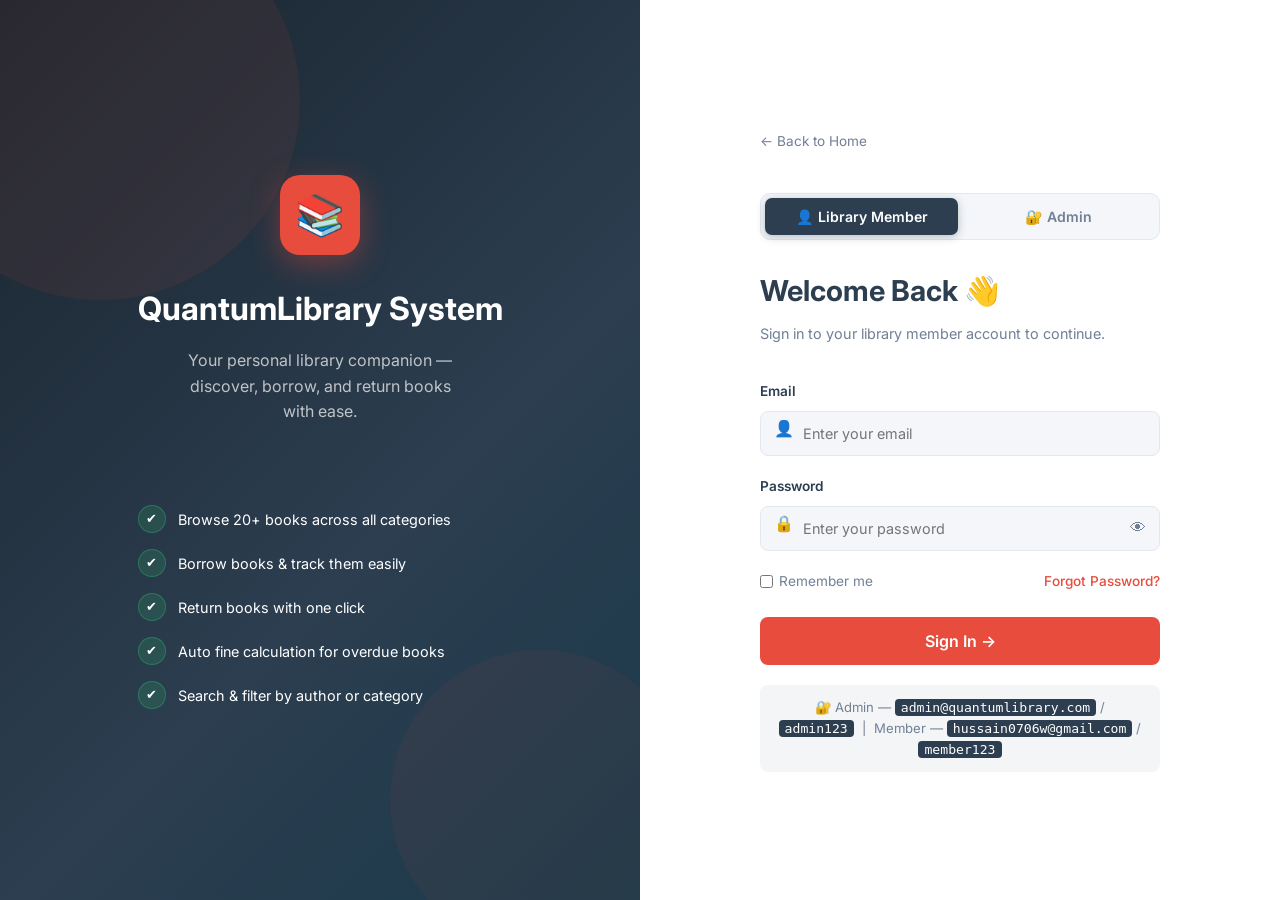
==== dashboard.html @ edaaaf38 "initial commit for library system" ====
<!DOCTYPE html>
<html lang="en">
 
<head>
  <meta charset="UTF-8" />
  <meta name="viewport" content="width=device-width, initial-scale=1.0" />
  <title>My Library – QuantumLibrary</title>
  <link rel="stylesheet" href="styles.css" />
  <link rel="icon"
    href="data:image/svg+xml,<svg xmlns='http://www.w3.org/2000/svg' viewBox='0 0 100 100'><text y='.9em' font-size='90'>📚</text></svg>" />
  <style>
    .welcome-banner {
      background: linear-gradient(135deg, var(--primary), var(--primary-light));
      border-radius: var(--radius);
      padding: 24px 28px;
      color: var(--white);
      margin-bottom: 24px;
      display: flex;
      align-items: center;
      justify-content: space-between;
      flex-wrap: wrap;
      gap: 16px;
      position: relative;
      overflow: hidden;
    }
 
    .welcome-banner::after {
      content: '';
      position: absolute;
      top: -50%;
      left: -60%;
      width: 40%;
      height: 200%;
      background: linear-gradient(105deg, transparent, rgba(255, 255, 255, .08), transparent);
      animation: bannerShine 4s ease-in-out infinite;
    }
 
    @keyframes bannerShine {
 
      0%,
      100% {
        left: -60%
      }
 
      50% {
        left: 120%
      }
    }
 
    .welcome-banner h2 {
      font-size: 1.4rem;
      font-weight: 700;
    }
 
    .welcome-banner p {
      opacity: .75;
      font-size: .9rem;
      margin-top: 4px;
    }
 
    .wb-right {
      text-align: right;
    }
 
    .wb-date {
      font-size: .85rem;
      opacity: .7;
    }
 
    .wb-time {
      font-size: 1.8rem;
      font-weight: 700;
      letter-spacing: .04em;
    }
 
    .stat-progress {
      height: 4px;
      background: var(--border);
      border-radius: 2px;
      margin-top: 10px;
      overflow: hidden;
    }
 
    .stat-progress-fill {
      height: 100%;
      border-radius: 2px;
      transition: width 1s ease .3s;
    }
 
    .section-hdr {
      display: flex;
      align-items: center;
      justify-content: space-between;
      margin-bottom: 20px;
      flex-wrap: wrap;
      gap: 12px;
    }
 
    .section-hdr h3 {
      font-size: 1.1rem;
      font-weight: 700;
      color: var(--primary);
    }
 
    .filter-tabs {
      display: flex;
      gap: 6px;
      flex-wrap: wrap;
    }
 
    .filter-tab {
      padding: 6px 14px;
      border-radius: 50px;
      font-size: .8rem;
      font-weight: 600;
      border: 1.5px solid var(--border);
      background: none;
      cursor: pointer;
      color: var(--text-muted);
      transition: var(--transition);
    }
 
    .filter-tab.active,
    .filter-tab:hover {
      background: var(--primary);
      color: var(--white);
      border-color: var(--primary);
    }
 
    /* ── Book ID badge — bottom-right of cover image ── */
    .book-id-badge {
      position: absolute;
      bottom: 8px;
      right: 8px;
      z-index: 2;
      background: rgba(44, 62, 80, .78);
      color: #fff;
      font-size: .66rem;
      font-weight: 700;
      padding: 3px 8px;
      border-radius: 4px;
      backdrop-filter: blur(4px);
      letter-spacing: .04em;
    }
 
    /* ── Book Quantity badge ── */
    .book-qty-badge {
      display: inline-flex;
      align-items: center;
      gap: 4px;
      font-size: .72rem;
      font-weight: 600;
      color: var(--text-muted);
      background: var(--bg);
      border: 1px solid var(--border);
      border-radius: 4px;
      padding: 2px 8px;
      margin-top: 6px;
    }
    .book-qty-badge.low { color: #e67e22; border-color: rgba(230,126,34,.3); background: rgba(230,126,34,.07); }
    .book-qty-badge.none{ color: #e74c3c; border-color: rgba(231,76,60,.3);  background: rgba(231,76,60,.07);  }
 
    /* ── Professional accent line on book card ── */
    .book-card {
      border-top: 3px solid transparent;
      transition: border-color .2s ease, transform .2s ease, box-shadow .2s ease;
    }
    .book-card:hover {
      border-top-color: var(--primary);
      box-shadow: 0 8px 24px rgba(44, 62, 80, .12);
      transform: translateY(-3px);
    }
 
    .book-action-btn {
      width: 100%;
      padding: 8px;
      border-radius: var(--radius-sm);
      font-size: .8rem;
      font-weight: 600;
      border: none;
      cursor: pointer;
      transition: var(--transition);
      margin-top: 8px;
      display: flex;
      align-items: center;
      justify-content: center;
      gap: 6px;
    }
 
    .book-action-btn.borrow {
      background: rgba(39, 174, 96, .1);
      color: #27ae60;
      border: 1.5px solid rgba(39, 174, 96, .3);
    }
 
    .book-action-btn.borrow:hover {
      background: #27ae60;
      color: #fff;
    }
 
    .book-action-btn.return {
      background: rgba(52, 152, 219, .1);
      color: #2980b9;
      border: 1.5px solid rgba(52, 152, 219, .3);
    }
 
    .book-action-btn.return:hover {
      background: #2980b9;
      color: #fff;
    }
 
    .book-action-btn.unavailable {
      background: var(--bg);
      color: var(--text-muted);
      border: 1.5px solid var(--border);
      cursor: not-allowed;
      opacity: .7;
    }
 
    .tbl-btn {
      padding: 5px 14px;
      border-radius: 6px;
      border: 1.5px solid var(--border);
      background: none;
      font-size: .78rem;
      cursor: pointer;
      transition: var(--transition);
      font-weight: 600;
    }
 
    .tbl-btn.return-btn {
      color: #2980b9;
      border-color: rgba(52, 152, 219, .4);
    }
 
    .tbl-btn.return-btn:hover {
      background: #2980b9;
      color: #fff;
      border-color: #2980b9;
    }
 
    .due-ok {
      color: #27ae60;
      font-weight: 600;
    }
 
    .due-warn {
      color: #f39c12;
      font-weight: 600;
    }
 
    .due-overdue {
      color: var(--accent);
      font-weight: 600;
    }
 
    .empty-state {
      text-align: center;
      padding: 60px 20px;
      grid-column: 1/-1;
    }
 
    .empty-state .es-icon {
      font-size: 4rem;
      margin-bottom: 16px;
    }
 
    .empty-state h3 {
      font-size: 1.1rem;
      font-weight: 700;
      color: var(--primary);
      margin-bottom: 8px;
    }
 
    .empty-state p {
      font-size: .875rem;
      color: var(--text-muted);
      margin-bottom: 20px;
    }
 
    .history-action-badge {
      display: inline-flex;
      align-items: center;
      gap: 5px;
      padding: 4px 10px;
      border-radius: 50px;
      font-size: .75rem;
      font-weight: 600;
    }
 
    .history-action-badge.borrow {
      background: rgba(39, 174, 96, .1);
      color: #27ae60;
    }
 
    .history-action-badge.return {
      background: rgba(52, 152, 219, .1);
      color: #2980b9;
    }
 
    .info-box {
      background: rgba(52, 152, 219, .08);
      border: 1px solid rgba(52, 152, 219, .2);
      border-radius: var(--radius-sm);
      padding: 14px 18px;
      font-size: .875rem;
      color: #2980b9;
      margin-bottom: 20px;
    }
 
    .settings-grid {
      display: grid;
      grid-template-columns: 1fr 2fr;
      gap: 24px;
    }
 
    .settings-menu {
      background: var(--white);
      border-radius: var(--radius);
      border: 1px solid var(--border);
      overflow: hidden;
    }
 
    .settings-menu-item {
      display: flex;
      align-items: center;
      gap: 12px;
      padding: 14px 20px;
      cursor: pointer;
      border-bottom: 1px solid var(--border);
      font-size: .9rem;
      transition: var(--transition);
    }
 
    .settings-menu-item:last-child {
      border-bottom: none;
    }
 
    .settings-menu-item.active {
      background: rgba(231, 76, 60, .06);
      color: var(--accent);
      font-weight: 600;
      border-left: 3px solid var(--accent);
    }
 
    .settings-panel-content {
      background: var(--white);
      border-radius: var(--radius);
      border: 1px solid var(--border);
      padding: 28px;
    }
 
    .settings-panel-content h3 {
      font-size: 1.1rem;
      font-weight: 700;
      color: var(--primary);
      margin-bottom: 24px;
    }
 
    .setting-row {
      display: flex;
      align-items: center;
      justify-content: space-between;
      padding: 16px 0;
      border-bottom: 1px solid var(--border);
    }
 
    .setting-row:last-child {
      border-bottom: none;
    }
 
    .setting-info strong {
      display: block;
      font-size: .9rem;
      color: var(--primary);
    }
 
    .setting-info span {
      font-size: .8rem;
      color: var(--text-muted);
    }
 
    .toggle-switch {
      position: relative;
      width: 44px;
      height: 24px;
    }
 
    .toggle-switch input {
      opacity: 0;
      width: 0;
      height: 0;
    }
 
    .toggle-track {
      position: absolute;
      inset: 0;
      background: var(--border);
      border-radius: 50px;
      cursor: pointer;
      transition: var(--transition);
    }
 
    .toggle-track::after {
      content: '';
      position: absolute;
      top: 3px;
      left: 3px;
      width: 18px;
      height: 18px;
      background: var(--white);
      border-radius: 50%;
      transition: var(--transition);
    }
 
    .toggle-switch input:checked+.toggle-track {
      background: #27ae60;
    }
 
    .toggle-switch input:checked+.toggle-track::after {
      transform: translateX(20px);
    }
 
    .logout-icon {
      font-size: 3rem;
      text-align: center;
      margin-bottom: 12px;
    }
 
    /* ── Clickable Stat Cards — clean professional hover only ── */
    .stat-card {
      cursor: pointer;
      user-select: none;
      transition: transform .2s ease, box-shadow .2s ease;
    }
    .stat-card:hover {
      transform: translateY(-4px);
      box-shadow: 0 10px 30px rgba(44, 62, 80, .13);
    }
 
    /* ── Settings Panel Transitions ── */
    .settings-tab-panel {
      display: none;
      animation: fadeInPanel .3s ease;
    }
    .settings-tab-panel.active {
      display: block;
    }
    @keyframes fadeInPanel {
      from { opacity: 0; transform: translateY(10px); }
      to   { opacity: 1; transform: none; }
    }
    .settings-menu-item {
      transition: background .18s ease, color .18s ease, border-left-color .18s ease;
    }
 
    .scroll-progress {
      position: absolute;
      bottom: 0;
      left: 0;
      height: 2px;
      background: var(--primary);
      transition: width .1s linear;
      width: 0;
    }
 
    .sidebar-overlay {
      display: none;
      position: fixed;
      inset: 0;
      background: rgba(0, 0, 0, .5);
      z-index: 199;
    }
 
    .modal-overlay {
      position: fixed;
      inset: 0;
      background: rgba(0, 0, 0, .5);
      z-index: 1000;
      display: flex;
      align-items: center;
      justify-content: center;
      padding: 20px;
      opacity: 0;
      pointer-events: none;
      transition: opacity var(--transition);
    }
 
    .modal-overlay.open {
      opacity: 1;
      pointer-events: all;
    }
 
    .modal {
      background: var(--white);
      border-radius: var(--radius);
      width: 100%;
      max-width: 500px;
      box-shadow: var(--shadow-lg);
      transform: translateY(20px) scale(.96);
      transition: transform var(--transition);
    }
 
    .modal-overlay.open .modal {
      transform: translateY(0) scale(1);
    }
 
    .modal-header {
      padding: 24px 28px;
      border-bottom: 1px solid var(--border);
      display: flex;
      align-items: center;
      justify-content: space-between;
    }
 
    .modal-header h3 {
      font-size: 1.1rem;
      font-weight: 700;
      color: var(--primary);
    }
 
    .modal-close {
      width: 32px;
      height: 32px;
      background: var(--bg);
      border: none;
      border-radius: var(--radius-sm);
      cursor: pointer;
      font-size: 1.1rem;
      display: flex;
      align-items: center;
      justify-content: center;
      transition: var(--transition);
    }
 
    .modal-close:hover {
      background: var(--accent);
      color: var(--white);
    }
 
    .modal-body {
      padding: 28px;
    }
 
    .modal-footer {
      padding: 20px 28px;
      border-top: 1px solid var(--border);
      display: flex;
      gap: 12px;
      justify-content: flex-end;
    }
 
    .book-detail-overlay {
      position: fixed;
      inset: 0;
      background: rgba(0, 0, 0, .5);
      z-index: 500;
      opacity: 0;
      pointer-events: none;
      transition: opacity var(--transition);
    }
 
    .book-detail-overlay.open {
      opacity: 1;
      pointer-events: all;
    }
 
    .book-detail-panel {
      position: fixed;
      top: 0;
      right: -460px;
      width: 460px;
      height: 100vh;
      background: var(--white);
      z-index: 600;
      box-shadow: var(--shadow-lg);
      overflow-y: auto;
      transition: right .35s ease;
    }
 
    .book-detail-overlay.open .book-detail-panel {
      right: 0;
    }
 
    .bdp-cover {
      height: 240px;
      background: var(--primary);
      position: relative;
      overflow: hidden;
    }
 
    .bdp-cover img {
      width: 100%;
      height: 100%;
      object-fit: cover;
      opacity: .7;
    }
 
    .bdp-cover-gradient {
      position: absolute;
      inset: 0;
      background: linear-gradient(to top, rgba(44, 62, 80, 1) 0%, transparent 50%);
    }
 
    .bdp-close {
      position: absolute;
      top: 16px;
      right: 16px;
      width: 36px;
      height: 36px;
      background: rgba(255, 255, 255, .15);
      border: none;
      border-radius: 50%;
      cursor: pointer;
      font-size: 1.1rem;
      color: var(--white);
      backdrop-filter: blur(4px);
      display: flex;
      align-items: center;
      justify-content: center;
      transition: var(--transition);
    }
 
    .bdp-close:hover {
      background: var(--accent);
    }
 
    .bdp-title-area {
      position: absolute;
      bottom: 20px;
      left: 24px;
      right: 24px;
      color: var(--white);
    }
 
    .bdp-title-area h3 {
      font-size: 1.4rem;
      font-weight: 700;
      margin-bottom: 6px;
    }
 
    .bdp-title-area span {
      font-size: .85rem;
      opacity: .75;
    }
 
    .bdp-body {
      padding: 24px;
    }
 
    .bdp-rating {
      display: flex;
      gap: 3px;
      margin-bottom: 8px;
    }
 
    .bdp-rating span {
      font-size: 1rem;
    }
 
    .bdp-meta {
      display: grid;
      grid-template-columns: 1fr 1fr;
      gap: 16px;
      margin-bottom: 24px;
    }
 
    .bdp-meta-item label {
      font-size: .72rem;
      font-weight: 600;
      color: var(--text-muted);
      text-transform: uppercase;
      display: block;
      margin-bottom: 4px;
    }
 
    .bdp-meta-item span {
      font-size: .9rem;
      color: var(--primary);
      font-weight: 500;
    }
 
    .bdp-desc {
      font-size: .875rem;
      color: var(--text-muted);
      line-height: 1.7;
      margin-bottom: 24px;
    }
 
    .bdp-actions {
      display: flex;
      gap: 12px;
    }
 
    .bdp-actions .btn {
      flex: 1;
      justify-content: center;
    }
 
    .member-info-card {
      display: flex;
      align-items: center;
      gap: 16px;
      background: var(--white);
      border: 1px solid var(--border);
      border-radius: var(--radius);
      padding: 20px 24px;
      margin-bottom: 24px;
    }
 
    .member-avatar-lg {
      width: 56px;
      height: 56px;
      border-radius: 50%;
      background: linear-gradient(135deg, var(--primary), var(--primary-light));
      color: var(--white);
      display: flex;
      align-items: center;
      justify-content: center;
      font-size: 1.4rem;
      font-weight: 800;
      flex-shrink: 0;
    }
 
    .member-detail strong {
      font-size: 1rem;
      font-weight: 700;
      color: var(--primary);
    }
 
    .member-detail p {
      font-size: .82rem;
      color: var(--text-muted);
      margin-top: 2px;
    }
 
    .member-tags {
      display: flex;
      gap: 8px;
      margin-top: 6px;
      flex-wrap: wrap;
    }
 
    .member-tag {
      padding: 3px 10px;
      border-radius: 50px;
      font-size: .72rem;
      font-weight: 600;
      background: rgba(231, 76, 60, .1);
      color: var(--accent);
      border: 1px solid rgba(231, 76, 60, .2);
    }
 
    .member-tag.green {
      background: rgba(39, 174, 96, .1);
      color: #27ae60;
      border-color: rgba(39, 174, 96, .2);
    }
 
    @media(max-width:768px) {
      .settings-grid {
        grid-template-columns: 1fr;
      }
 
      .book-detail-panel {
        width: 100%;
        right: -100%;
      }
    }
 
    @media(max-width:480px) {
      .member-info-card {
        flex-direction: column;
        text-align: center;
      }
    }
  </style>
</head>
 
<body>
 
  <!-- PAGE LOADER -->
  <div class="page-loader" id="pageLoader">
    <div class="loader-logo">📚</div>
    <div class="loader-ring"></div>
    <div class="loader-dots"><span></span><span></span><span></span></div>
    <div class="loader-text">Loading your library…</div>
  </div>
 
  <!-- SCROLL PROGRESS -->
  <div class="scroll-progress-bar" id="scrollProgressBar"></div>
 
  <div class="sidebar-overlay" id="sidebarOverlay" onclick="closeSidebar()"></div>
 
  <!-- SIDEBAR -->
  <aside class="sidebar" id="sidebar">
    <div class="sidebar-logo">
      <div class="logo-icon">📚</div>
      <span>QuantumLibrary</span>
    </div>
    <nav class="sidebar-nav">
      <span class="nav-section-label">Navigation</span>
      <a class="sidebar-link" href="index.html" style="text-decoration:none;"><span class="sl-icon">🏠</span> Home</a>
      <button class="sidebar-link active" id="nav-dashboard" onclick="showSection('dashboard',this)">
        <span class="sl-icon">📊</span> Dashboard
      </button>
      <button class="sidebar-link" id="nav-browse" onclick="showSection('browse',this)">
        <span class="sl-icon">📚</span> Browse Books
        <span class="sl-badge" id="availableBadge">0</span>
      </button>
      <button class="sidebar-link" id="nav-mybooks" onclick="showSection('mybooks',this)">
        <span class="sl-icon">📖</span> My Borrowed Books
        <span class="sl-badge" id="myBooksBadge" style="background:var(--accent);">0</span>
      </button>
      <button class="sidebar-link" id="nav-history" onclick="showSection('history',this)">
        <span class="sl-icon">🕐</span> Borrow History
      </button>
      <span class="nav-section-label">Account</span>
      <button class="sidebar-link" id="nav-settings" onclick="showSection('settings',this)">
        <span class="sl-icon">⚙️</span> Settings
      </button>
      <button class="sidebar-link" onclick="openLogoutModal()">
        <span class="sl-icon">🚪</span> Logout
      </button>
    </nav>
    <div class="sidebar-footer">
      <div class="sidebar-user">
        <div class="user-avatar" id="sidebarAvatar">S</div>
        <div class="user-info">
          <span class="u-name" id="sidebarName">Student</span>
          <span class="u-role">Library Member</span>
        </div>
      </div>
    </div>
  </aside>
 
  <!-- MAIN -->
  <div class="main-content" id="mainContent">
    <header class="topbar" id="topbar">
      <div class="topbar-left">
        <button class="menu-toggle" id="menuToggle" onclick="toggleSidebar()" aria-label="Toggle sidebar">☰</button>
        <span class="topbar-title" id="topbarTitle">Dashboard</span>
      </div>
      <div class="search-bar">
        <span>🔍</span>
        <input type="text" id="globalSearch" placeholder="Search by title, author, ID…"
          oninput="handleSearch(this.value)" />
      </div>
      <div class="topbar-right">
        <button class="notif-btn" title="My Borrowed Books"
          onclick="showSection('mybooks',document.getElementById('nav-mybooks'))">
          📖 <span class="notif-badge" id="topbarMyCount" style="display:none;">0</span>
        </button>
      </div>
      <div class="scroll-progress" id="scrollProgress"></div>
    </header>
 
    <div class="page-content" id="pageContent">
 
      <!-- ── DASHBOARD ── -->
      <div class="page-section active" id="section-dashboard">
        <div class="welcome-banner" id="welcomeBanner">
          <div>
            <h2 id="wbGreeting">Good Morning, Student! 👋</h2>
            <p>Discover, borrow, and manage your books — all in one place.</p>
          </div>
          <div class="wb-right">
            <div class="wb-date" id="wbDate"></div>
            <div class="wb-time" id="wbTime"></div>
          </div>
        </div>
 
        <!-- Stats -->
        <div class="stats-grid" data-stagger>
          <!-- Card: Total Books → Browse All -->
          <div class="stat-card" title="Click to Browse All Books"
               onclick="showSection('browse', document.getElementById('nav-browse')); filterBrowse('all', document.querySelector('#browseFilterTabs .filter-tab'));">
            <div class="stat-icon blue">📚</div>
            <div class="stat-info">
              <span class="s-num" id="statTotal">0</span>
              <span class="s-label">Total Books in Library</span>
              <div class="stat-progress">
                <div class="stat-progress-fill" style="background:#3498db;width:100%;"></div>
              </div>
            </div>
          </div>
          <!-- Card: Available → Browse filtered to Available -->
          <div class="stat-card" title="Click to see Available Books"
               onclick="showSection('browse', document.getElementById('nav-browse')); filterBrowse('available', document.querySelectorAll('#browseFilterTabs .filter-tab')[1]);">
            <div class="stat-icon green">✅</div>
            <div class="stat-info">
              <span class="s-num" id="statAvailable">0</span>
              <span class="s-label">Available to Borrow</span>
              <div class="stat-progress">
                <div class="stat-progress-fill" id="availProgress" style="background:#27ae60;width:0%;"></div>
              </div>
            </div>
          </div>
          <!-- Card: My Borrowed Books → My Books section -->
          <div class="stat-card" title="Click to see My Borrowed Books"
               onclick="showSection('mybooks', document.getElementById('nav-mybooks'));">
            <div class="stat-icon red">📖</div>
            <div class="stat-info">
              <span class="s-num" id="statMy">0</span>
              <span class="s-label">My Borrowed Books</span>
              <div class="stat-progress">
                <div class="stat-progress-fill" id="myProgress" style="background:var(--accent);width:0%;"></div>
              </div>
            </div>
          </div>
          <!-- Card: Returned → Borrow History section -->
          <div class="stat-card" title="Click to see Borrow History"
               onclick="showSection('history', document.getElementById('nav-history'));">
            <div class="stat-icon orange">🕐</div>
            <div class="stat-info">
              <span class="s-num" id="statReturned">0</span>
              <span class="s-label">Books I've Returned</span>
              <div class="stat-progress">
                <div class="stat-progress-fill" style="background:#f39c12;width:100%;"></div>
              </div>
            </div>
          </div>
        </div>
 
        <!-- Dash panels -->
        <div class="dash-grid">
          <div class="card" data-reveal="fade-up">
            <div class="card-header">
              <h3>📖 Currently Borrowed</h3>
              <button class="view-all-btn" onclick="showSection('mybooks',document.getElementById('nav-mybooks'))">View
                All →</button>
            </div>
            <div class="card-body" id="dashMyBooks"></div>
          </div>
          <div class="card" data-reveal="fade-up" style="transition-delay:.12s">
            <div class="card-header">
              <h3>🕐 My Recent Activity</h3>
            </div>
            <div class="card-body" id="dashActivity"></div>
          </div>
        </div>
 
        <!-- Featured available -->
        <div class="card" style="margin-top:24px;" data-reveal="fade-up">
          <div class="card-header">
            <h3>✨ Available to Borrow Now</h3>
            <button class="view-all-btn" onclick="showSection('browse',document.getElementById('nav-browse'))">Browse
              All →</button>
          </div>
          <div class="card-body" id="featuredAvailable"
            style="display:grid;grid-template-columns:repeat(auto-fill,minmax(150px,1fr));gap:14px;"></div>
        </div>
      </div>
 
      <!-- ── BROWSE BOOKS ── -->
      <div class="page-section" id="section-browse">
        <div class="section-hdr">
          <h3>📚 Browse Books <span id="browseCount"
              style="font-size:.85rem;color:var(--text-muted);font-weight:400;"></span></h3>
          <div class="filter-tabs" id="browseFilterTabs">
            <button class="filter-tab active" onclick="filterBrowse('all',this)">All</button>
            <button class="filter-tab" onclick="filterBrowse('available',this)">✅ Available</button>
            <button class="filter-tab" onclick="filterBrowse('fiction',this)">📖 Fiction</button>
            <button class="filter-tab" onclick="filterBrowse('science',this)">🔬 Science</button>
            <button class="filter-tab" onclick="filterBrowse('programming',this)">💻 Programming</button>
            <button class="filter-tab" onclick="filterBrowse('history',this)">📜 History</button>
            <button class="filter-tab" onclick="filterBrowse('philosophy',this)">🧠 Philosophy</button>
            <button class="filter-tab" onclick="filterBrowse('technology',this)">⚙️ Technology</button>
          </div>
        </div>
        <div class="books-grid-layout" id="browseGrid"></div>
      </div>
 
      <!-- ── MY BORROWED BOOKS ── -->
      <div class="page-section" id="section-mybooks">
        <div class="section-hdr">
          <h3>📖 My Borrowed Books</h3>
        </div>
        <div id="myBooksEmpty" style="display:none;">
          <div class="card">
            <div class="card-body">
              <div class="empty-state">
                <div class="es-icon">📭</div>
                <h3>No books borrowed yet</h3>
                <p>Browse our collection and borrow a book to get started!</p>
                <button class="btn btn-primary" onclick="showSection('browse',document.getElementById('nav-browse'))">📚
                  Browse Books</button>
              </div>
            </div>
          </div>
        </div>
        <div id="myBooksTableWrap" class="card">
          <div class="card-body" style="padding:0;">
            <div class="table-wrapper">
              <table>
                <thead>
                  <tr>
                    <th>Book ID</th>
                    <th>Book Details</th>
                    <th>Category</th>
                    <th>Borrow Date</th>
                    <th>Due Date</th>
                    <th>Status</th>
                    <th>Action</th>
                  </tr>
                </thead>
                <tbody id="myBooksBody"></tbody>
              </table>
            </div>
          </div>
        </div>
      </div>
 
      <!-- ── BORROW HISTORY ── -->
      <div class="page-section" id="section-history">
        <div class="section-hdr">
          <h3>🕐 Borrow History</h3>
          <span id="historyCount" style="font-size:.85rem;color:var(--text-muted);"></span>
        </div>
        <div id="historyEmpty" style="display:none;">
          <div class="card">
            <div class="card-body">
              <div class="empty-state">
                <div class="es-icon">📋</div>
                <h3>No history yet</h3>
                <p>Your borrowing and returning activity will appear here once you start using the library.</p>
              </div>
            </div>
          </div>
        </div>
        <div class="card" id="historyTableWrap">
          <div class="card-body" style="padding:0;">
            <div class="table-wrapper">
              <table>
                <thead>
                  <tr>
                    <th>#</th>
                    <th>Book ID</th>
                    <th>Title</th>
                    <th>Author</th>
                    <th>Category</th>
                    <th>Action</th>
                    <th>Date &amp; Time</th>
                  </tr>
                </thead>
                <tbody id="historyBody"></tbody>
              </table>
            </div>
          </div>
        </div>
      </div>
 
      <!-- ── SETTINGS ── -->
      <div class="page-section" id="section-settings">
        <div class="member-info-card" data-reveal="fade-up">
          <div class="member-avatar-lg" id="profileAvatar">S</div>
          <div class="member-detail">
            <strong id="profileName">Student</strong>
            <p>Library Member · Member since <span id="profileSince">2025</span></p>
            <div class="member-tags">
              <span class="member-tag">📚 Library Member</span>
              <span class="member-tag green" id="profileBorrowTag">📖 0 Borrowed</span>
            </div>
          </div>
        </div>
        <div class="settings-grid">
          <div class="settings-menu" data-reveal="fade-right">
            <div class="settings-menu-item active" onclick="switchSettingsTab('general', this)">⚙️ &nbsp;General</div>
            <div class="settings-menu-item" onclick="switchSettingsTab('notifications', this)">🔔 &nbsp;Notifications</div>
            <div class="settings-menu-item" onclick="switchSettingsTab('privacy', this)">🔐 &nbsp;Privacy</div>
            <div class="settings-menu-item" onclick="switchSettingsTab('appearance', this)">🎨 &nbsp;Appearance</div>
          </div>
          <div class="settings-panel-content" data-reveal="fade-left">
 
            <!-- ── GENERAL ── -->
            <div class="settings-tab-panel active" id="stab-general">
              <h3>General Settings</h3>
              <div class="info-box">ℹ️ Preferences are saved automatically when toggled.</div>
              <div class="setting-row">
                <div class="setting-info"><strong>Due Date Reminders</strong><span>Get notified 3 days before a book is due</span></div>
                <label class="toggle-switch"><input type="checkbox" checked onchange="showToast('Due date reminders '+(this.checked?'enabled':'disabled'),'success')" /><span class="toggle-track"></span></label>
              </div>
              <div class="setting-row">
                <div class="setting-info"><strong>New Arrivals Alerts</strong><span>Be notified when new books are added</span></div>
                <label class="toggle-switch"><input type="checkbox" checked onchange="showToast('New arrivals alerts '+(this.checked?'enabled':'disabled'),'success')" /><span class="toggle-track"></span></label>
              </div>
              <div class="setting-row">
                <div class="setting-info"><strong>Borrow Limit Alerts</strong><span>Warn when approaching the 5-book limit</span></div>
                <label class="toggle-switch"><input type="checkbox" checked onchange="showToast('Borrow limit alerts '+(this.checked?'enabled':'disabled'),'success')" /><span class="toggle-track"></span></label>
              </div>
              <div class="setting-row" style="padding-top:20px;">
                <div class="setting-info"><strong>Display Name</strong><span>Shown in your profile and greetings</span></div>
                <input type="text" id="displayNameInput" value="Student"
                  style="padding:8px 12px;border:1.5px solid var(--border);border-radius:8px;font-size:.85rem;outline:none;width:160px;"
                  onchange="updateDisplayName(this.value)" />
              </div>
              <div style="margin-top:24px;padding-top:24px;border-top:1px solid var(--border);">
                <button class="btn btn-primary" onclick="showToast('Settings saved! ✅','success')">💾 Save Changes</button>
              </div>
            </div>
 
            <!-- ── NOTIFICATIONS ── -->
            <div class="settings-tab-panel" id="stab-notifications">
              <h3>Notification Settings</h3>
              <div class="info-box">🔔 Control how and when you receive notifications from the library.</div>
              <div class="setting-row">
                <div class="setting-info"><strong>Email Notifications</strong><span>Receive borrow and return confirmations via email</span></div>
                <label class="toggle-switch"><input type="checkbox" checked onchange="showToast('Email notifications '+(this.checked?'enabled':'disabled'),'success')" /><span class="toggle-track"></span></label>
              </div>
              <div class="setting-row">
                <div class="setting-info"><strong>Overdue Alerts</strong><span>Get alerted when a book is overdue</span></div>
                <label class="toggle-switch"><input type="checkbox" checked onchange="showToast('Overdue alerts '+(this.checked?'enabled':'disabled'),'success')" /><span class="toggle-track"></span></label>
              </div>
              <div class="setting-row">
                <div class="setting-info"><strong>Fine Notifications</strong><span>Be notified when a fine is calculated</span></div>
                <label class="toggle-switch"><input type="checkbox" onchange="showToast('Fine notifications '+(this.checked?'enabled':'disabled'),'success')" /><span class="toggle-track"></span></label>
              </div>
              <div class="setting-row">
                <div class="setting-info"><strong>Weekly Summary</strong><span>Receive a weekly summary of your activity</span></div>
                <label class="toggle-switch"><input type="checkbox" onchange="showToast('Weekly summary '+(this.checked?'enabled':'disabled'),'success')" /><span class="toggle-track"></span></label>
              </div>
              <div style="margin-top:24px;padding-top:24px;border-top:1px solid var(--border);">
                <button class="btn btn-primary" onclick="showToast('Notification preferences saved! 🔔','success')">💾 Save Changes</button>
              </div>
            </div>
 
            <!-- ── PRIVACY ── -->
            <div class="settings-tab-panel" id="stab-privacy">
              <h3>Privacy Settings</h3>
              <div class="info-box">🔐 Manage your data and account privacy options.</div>
              <div class="setting-row">
                <div class="setting-info"><strong>Reading History Visible</strong><span>Allow librarians to see your borrow history</span></div>
                <label class="toggle-switch"><input type="checkbox" checked onchange="showToast('Reading history visibility '+(this.checked?'enabled':'disabled'),'success')" /><span class="toggle-track"></span></label>
              </div>
              <div class="setting-row">
                <div class="setting-info"><strong>Activity Tracking</strong><span>Help us improve recommendations using your activity</span></div>
                <label class="toggle-switch"><input type="checkbox" checked onchange="showToast('Activity tracking '+(this.checked?'enabled':'disabled'),'info')" /><span class="toggle-track"></span></label>
              </div>
              <div class="setting-row">
                <div class="setting-info"><strong>Profile Visibility</strong><span>Show your profile to other library members</span></div>
                <label class="toggle-switch"><input type="checkbox" onchange="showToast('Profile visibility '+(this.checked?'public':'private'),'info')" /><span class="toggle-track"></span></label>
              </div>
              <div class="setting-row" style="border-bottom:none;">
                <div class="setting-info"><strong>Clear All Data</strong><span>Erase your borrow history and preferences</span></div>
                <button class="btn" style="background:rgba(231,76,60,.1);color:var(--accent);border:1.5px solid rgba(231,76,60,.3);font-size:.82rem;padding:7px 14px;border-radius:8px;cursor:pointer;"
                  onclick="if(confirm('Clear all your data? This cannot be undone.')){clearDashboardData();showToast('All data cleared.','warning');}">🗑 Clear Data</button>
              </div>
            </div>
 
            <!-- ── APPEARANCE ── -->
            <div class="settings-tab-panel" id="stab-appearance">
              <h3>Appearance Settings</h3>
              <div class="info-box">🎨 Personalise the look and feel of your dashboard.</div>
              <div class="setting-row">
                <div class="setting-info"><strong>Dark Mode</strong><span>Switch to a darker, eye-friendly interface</span></div>
                <label class="toggle-switch"><input type="checkbox" id="darkModeToggle" onchange="toggleDarkMode(this.checked)" /><span class="toggle-track"></span></label>
              </div>
              <div class="setting-row">
                <div class="setting-info"><strong>Compact Sidebar</strong><span>Show a slimmer sidebar for more content space</span></div>
                <label class="toggle-switch"><input type="checkbox" onchange="showToast('Compact sidebar '+(this.checked?'on':'off'),'info')" /><span class="toggle-track"></span></label>
              </div>
              <div class="setting-row">
                <div class="setting-info"><strong>Animations</strong><span>Enable smooth transitions and scroll animations</span></div>
                <label class="toggle-switch"><input type="checkbox" checked onchange="showToast('Animations '+(this.checked?'enabled':'disabled'),'info')" /><span class="toggle-track"></span></label>
              </div>
              <div class="setting-row" style="border-bottom:none;">
                <div class="setting-info"><strong>Accent Colour</strong><span>Choose your preferred highlight colour</span></div>
                <div style="display:flex;gap:8px;">
                  <button onclick="setAccent('#e74c3c',this)" style="width:26px;height:26px;border-radius:50%;background:#e74c3c;border:2px solid #fff;box-shadow:0 0 0 2px #e74c3c;cursor:pointer;"></button>
                  <button onclick="setAccent('#3498db',this)" style="width:26px;height:26px;border-radius:50%;background:#3498db;border:2px solid #fff;cursor:pointer;"></button>
                  <button onclick="setAccent('#27ae60',this)" style="width:26px;height:26px;border-radius:50%;background:#27ae60;border:2px solid #fff;cursor:pointer;"></button>
                  <button onclick="setAccent('#8e44ad',this)" style="width:26px;height:26px;border-radius:50%;background:#8e44ad;border:2px solid #fff;cursor:pointer;"></button>
                  <button onclick="setAccent('#f39c12',this)" style="width:26px;height:26px;border-radius:50%;background:#f39c12;border:2px solid #fff;cursor:pointer;"></button>
                </div>
              </div>
            </div>
 
          </div>
        </div>
      </div>
 
    </div><!-- /page-content -->
  </div><!-- /main-content -->
 
  <!-- BORROW CONFIRM MODAL -->
  <div class="modal-overlay" id="borrowModal">
    <div class="modal" style="max-width:440px;">
      <div class="modal-header">
        <h3>📤 Confirm Borrow</h3><button class="modal-close" onclick="closeModal('borrowModal')">✕</button>
      </div>
      <div class="modal-body" style="text-align:center;padding:32px 28px;">
        <div style="font-size:3rem;margin-bottom:12px;">📚</div>
        <h3 style="font-size:1.1rem;color:var(--primary);margin-bottom:6px;" id="borrowModalTitle"></h3>
        <p style="color:var(--text-muted);font-size:.85rem;margin-bottom:18px;" id="borrowModalAuthor"></p>
        <div
          style="background:var(--bg);border-radius:var(--radius-sm);padding:14px;font-size:.85rem;text-align:left;margin-bottom:16px;">
          <div style="display:flex;justify-content:space-between;margin-bottom:8px;">
            <span style="color:var(--text-muted);">Borrow Date</span>
            <strong id="borrowModalDate" style="color:var(--primary);"></strong>
          </div>
          <div style="display:flex;justify-content:space-between;">
            <span style="color:var(--text-muted);">Due Date (14 days)</span>
            <strong id="borrowModalDue" style="color:var(--accent);"></strong>
          </div>
        </div>
        <p style="font-size:.78rem;color:var(--text-muted);">Please return within 14 days to avoid penalties.</p>
      </div>
      <div class="modal-footer">
        <button class="btn btn-ghost" onclick="closeModal('borrowModal')">Cancel</button>
        <button class="btn btn-primary" id="confirmBorrowBtn" style="background:#27ae60;" onclick="confirmBorrow()">📤 Confirm Borrow</button>
      </div>
    </div>
  </div>

  <!-- BORROW LIMIT MODAL -->
  <div class="modal-overlay" id="limitModal">
    <div class="modal" style="max-width:460px;">
      <div class="modal-header" style="background:linear-gradient(135deg,#e74c3c,#c0392b);">
        <h3 style="color:#fff;">📚 Borrow Limit Reached</h3>
        <button class="modal-close" onclick="closeModal('limitModal')" style="color:#fff;">✕</button>
      </div>
      <div class="modal-body" style="text-align:center;padding:32px 28px;">
        <div style="font-size:3.5rem;margin-bottom:16px;">⚠️</div>
        <h3 style="font-size:1.15rem;color:var(--primary);margin-bottom:8px;">You've reached the 3-book limit</h3>
        <p style="color:var(--text-muted);font-size:.88rem;line-height:1.6;margin-bottom:20px;">
          You currently have <strong id="limitModalCount">3</strong> books borrowed.<br>
          Please <strong>return a book</strong> before borrowing another one.
        </p>
        <div style="background:var(--bg);border-radius:var(--radius-sm);padding:14px;font-size:.82rem;color:var(--text-muted);text-align:left;">
          📖 Return any book from your <strong>My Books</strong> section, then come back to borrow this one.
        </div>
      </div>
      <div class="modal-footer">
        <button class="btn btn-ghost" onclick="closeModal('limitModal')">Cancel</button>
        <button class="btn btn-primary" style="background:#2980b9;"
          onclick="closeModal('limitModal'); showSection('mybooks', document.getElementById('nav-mybooks'));">
          📖 Go to My Books →
        </button>
      </div>
    </div>
  </div>
 
  <!-- RETURN CONFIRM MODAL -->
  <div class="modal-overlay" id="returnModal">
    <div class="modal" style="max-width:440px;">
      <div class="modal-header">
        <h3>📥 Confirm Return</h3><button class="modal-close" onclick="closeModal('returnModal')">✕</button>
      </div>
      <div class="modal-body" style="text-align:center;padding:32px 28px;">
        <div style="font-size:3rem;margin-bottom:12px;">📥</div>
        <h3 style="font-size:1.1rem;color:var(--primary);margin-bottom:6px;" id="returnModalTitle"></h3>
        <p style="color:var(--text-muted);font-size:.85rem;margin-bottom:18px;" id="returnModalAuthor"></p>
        <p style="font-size:.875rem;color:var(--text-muted);">Are you sure you want to return this book? It will be
          marked as <strong>Available</strong> for other members.</p>
      </div>
      <div class="modal-footer">
        <button class="btn btn-ghost" onclick="closeModal('returnModal')">Cancel</button>
        <button class="btn btn-primary" id="confirmReturnBtn" onclick="confirmReturn()">📥 Confirm Return</button>
      </div>
    </div>
  </div>
 
  <!-- LOGOUT MODAL -->
  <div class="modal-overlay" id="logoutModal">
    <div class="modal" style="max-width:400px;">
      <div class="modal-header">
        <h3>Confirm Logout</h3><button class="modal-close" onclick="closeModal('logoutModal')">✕</button>
      </div>
      <div class="modal-body" style="text-align:center;padding:36px 28px;">
        <div class="logout-icon">🚪</div>
        <h3 style="font-size:1.2rem;color:var(--primary);margin-bottom:10px;">Are you sure?</h3>
        <p style="color:var(--text-muted);font-size:.9rem;">You'll be logged out and redirected to the home page.</p>
      </div>
      <div class="modal-footer">
        <button class="btn btn-ghost" onclick="closeModal('logoutModal')">Stay Logged In</button>
        <button class="btn btn-primary" style="background:var(--accent);" onclick="doLogout()">🚪 Logout</button>
      </div>
    </div>
  </div>
 
  <!-- BOOK DETAIL SIDE PANEL -->
  <div class="book-detail-overlay" id="bookDetailOverlay" onclick="closeBookDetail(event)">
    <div class="book-detail-panel">
      <div class="bdp-cover">
        <img src="" alt="Cover" id="bdpCoverImg" />
        <div class="bdp-cover-gradient"></div>
        <button class="bdp-close"
          onclick="document.getElementById('bookDetailOverlay').classList.remove('open')">✕</button>
        <div class="bdp-title-area">
          <h3 id="bdpTitle">—</h3>
          <span id="bdpSubtitle">—</span>
        </div>
      </div>
      <div class="bdp-body">
        <div class="bdp-rating" id="bdpRating"></div>
        <div class="bdp-meta">
          <div class="bdp-meta-item"><label>Book ID</label><span id="bdpId">—</span></div>
          <div class="bdp-meta-item"><label>Status</label><span id="bdpStatus">—</span></div>
          <div class="bdp-meta-item"><label>Author</label><span id="bdpAuthor">—</span></div>
          <div class="bdp-meta-item"><label>Category</label><span id="bdpGenre">—</span></div>
          <div class="bdp-meta-item"><label>Year</label><span id="bdpYear">—</span></div>
          <div class="bdp-meta-item"><label>ISBN</label><span id="bdpISBN">—</span></div>
        </div>
        <p class="bdp-desc" id="bdpDesc">—</p>
        <div class="bdp-actions">
          <button class="btn btn-primary" id="bdpActionBtn">—</button>
          <button class="btn btn-ghost"
            onclick="document.getElementById('bookDetailOverlay').classList.remove('open')">✕ Close</button>
        </div>
      </div>
    </div>
  </div>
 
  <div class="toast-container" id="toastContainer"></div>
  <script src="script.js"></script>
  <script src="api.js"></script>
  <script>
    /* AUTH GUARD */
    (function () { if (!sessionStorage.getItem('libAuth')) window.location.href = 'login.html'; })();
 
    /* ══════════════════ BOOKS DATA ══════════════════ */
    const BOOKS = [
      { id: 1,  title: '1984',                               author: 'George Orwell',              genre: 'fiction',     status: 'available', stock: 4, year: 1949, isbn: '978-0-45-128423-4', desc: 'A dystopian novel about totalitarianism, surveillance, and repression.',                         cover: 'https://covers.openlibrary.org/b/id/8575708-M.jpg',        rating: 5 },
      { id: 2,  title: 'To Kill a Mockingbird',              author: 'Harper Lee',                 genre: 'fiction',     status: 'available', stock: 3, year: 1960, isbn: '978-0-06-112008-4', desc: 'A Pulitzer Prize-winning masterwork exploring racial injustice and moral growth.',              cover: 'https://covers.openlibrary.org/b/id/8228691-M.jpg',        rating: 5 },
      { id: 3,  title: 'A Brief History of Time',            author: 'Stephen Hawking',            genre: 'science',     status: 'available', stock: 5, year: 1988, isbn: '978-0-55-317521-9', desc: 'Hawking explores the laws that govern our universe in an accessible masterpiece.',              cover: 'https://covers.openlibrary.org/b/id/8739161-M.jpg',        rating: 5 },
      { id: 4,  title: 'Sapiens',                            author: 'Yuval Noah Harari',          genre: 'history',     status: 'available', stock: 6, year: 2011, isbn: '978-0-06-231609-7', desc: 'A brief history of humankind from the Stone Age to the modern era.',                           cover: 'https://covers.openlibrary.org/b/id/8908901-M.jpg',        rating: 5 },
      { id: 5,  title: 'The Great Gatsby',                   author: 'F. Scott Fitzgerald',        genre: 'fiction',     status: 'available', stock: 3, year: 1925, isbn: '978-0-74-323356-5', desc: 'A novel about the Jazz Age, the American Dream, and obsession.',                               cover: 'https://covers.openlibrary.org/b/id/11430066-M.jpg',       rating: 4 },
      { id: 6,  title: 'The Alchemist',                      author: 'Paulo Coelho',               genre: 'fiction',     status: 'available', stock: 5, year: 1988, isbn: '978-0-06-231500-7', desc: 'A philosophical novel about following your dreams and listening to your heart.',                 cover: 'https://covers.openlibrary.org/b/id/8229155-M.jpg',        rating: 5 },
      { id: 7,  title: 'Thinking, Fast and Slow',            author: 'Daniel Kahneman',            genre: 'science',     status: 'available', stock: 4, year: 2011, isbn: '978-0-37-453355-7', desc: 'A groundbreaking tour of the mind explaining the two systems that drive human thought.',        cover: 'https://covers.openlibrary.org/b/id/9264855-M.jpg',        rating: 4 },
      { id: 8,  title: 'Dune',                               author: 'Frank Herbert',              genre: 'fiction',     status: 'available', stock: 5, year: 1965, isbn: '978-0-44-101359-7', desc: 'An epic science fiction saga set in a distant future amid a feudal interstellar empire.',       cover: 'https://covers.openlibrary.org/b/id/11301554-M.jpg',       rating: 5 },
      { id: 9,  title: 'Meditations',                        author: 'Marcus Aurelius',            genre: 'philosophy',  status: 'available', stock: 4, year: 180,  isbn: '978-0-14-044140-6', desc: 'Personal writings of Marcus Aurelius on Stoic philosophy and self-discipline.',                 cover: 'https://covers.openlibrary.org/b/id/8231856-M.jpg',        rating: 5 },
      { id: 10, title: 'The Hobbit',                         author: 'J.R.R. Tolkien',             genre: 'fiction',     status: 'available', stock: 5, year: 1937, isbn: '978-0-54-792822-7', desc: 'A fantasy adventure about Bilbo Baggins recruited for a quest to reclaim a treasure.',         cover: 'https://covers.openlibrary.org/b/id/8406786-M.jpg',        rating: 5 },
      { id: 11, title: 'Atomic Habits',                      author: 'James Clear',                genre: 'science',     status: 'available', stock: 6, year: 2018, isbn: '978-0-73-521129-2', desc: 'A guide to building good habits and breaking bad ones through small incremental changes.',      cover: 'https://covers.openlibrary.org/b/id/10527107-M.jpg',       rating: 5 },
      { id: 12, title: 'Clean Code',                         author: 'Robert C. Martin',           genre: 'technology',  status: 'available', stock: 3, year: 2008, isbn: '978-0-13-235088-4', desc: 'A handbook of agile software craftsmanship. Learn how to write clean, readable code.',         cover: 'https://covers.openlibrary.org/b/id/8732158-M.jpg',        rating: 5 },
      { id: 13, title: 'Effective Java',                     author: 'Joshua Bloch',               genre: 'programming', status: 'available', stock: 4, year: 2018, isbn: '978-0-13-468599-1', desc: 'Best-practice guide for the Java platform — the definitive Java programming resource.',        cover: 'https://covers.openlibrary.org/b/isbn/9780134685991-M.jpg', rating: 5 },
      { id: 14, title: 'Head First Java',                    author: 'Kathy Sierra & Bert Bates',  genre: 'programming', status: 'available', stock: 5, year: 2005, isbn: '978-0-59-600920-5', desc: 'A brain-friendly guide to Java — learn Java through puzzles, stories, and exercises.',        cover: 'https://covers.openlibrary.org/b/isbn/9780596009205-M.jpg', rating: 5 },
      { id: 15, title: 'Python Crash Course',                author: 'Eric Matthes',               genre: 'programming', status: 'available', stock: 5, year: 2019, isbn: '978-1-59-327603-4', desc: 'A hands-on, project-based introduction to Python programming for beginners.',                  cover: 'https://covers.openlibrary.org/b/isbn/9781593276034-M.jpg', rating: 5 },
      { id: 16, title: 'Fluent Python',                      author: 'Luciano Ramalho',            genre: 'programming', status: 'available', stock: 3, year: 2022, isbn: '978-1-49-219146-5', desc: 'Clear, concise, and effective Python — harness the full power of Python 3.',                 cover: 'https://covers.openlibrary.org/b/isbn/9781492091462-M.jpg', rating: 5 },
      { id: 17, title: 'Automate the Boring Stuff',          author: 'Al Sweigart',                genre: 'programming', status: 'available', stock: 4, year: 2019, isbn: '978-1-59-327992-9', desc: 'Practical Python programming for total beginners — automate everyday tasks.',                  cover: 'https://covers.openlibrary.org/b/isbn/9781593279929-M.jpg', rating: 5 },
      { id: 18, title: 'The C Programming Language',         author: 'Kernighan & Ritchie',        genre: 'programming', status: 'available', stock: 3, year: 1988, isbn: '978-0-13-110362-7', desc: "The original C reference by the language's creators — the definitive C guide.",              cover: 'https://covers.openlibrary.org/b/isbn/9780131103627-M.jpg', rating: 5 },
      { id: 19, title: 'The C++ Programming Language',       author: 'Bjarne Stroustrup',          genre: 'programming', status: 'available', stock: 4, year: 2013, isbn: '978-0-32-156384-2', desc: "The authoritative guide to C++ by the language's creator and designer.",                     cover: 'https://covers.openlibrary.org/b/isbn/9780321563842-M.jpg', rating: 5 },
      { id: 20, title: 'Introduction to Algorithms',         author: 'Cormen, Leiserson et al.',   genre: 'programming', status: 'available', stock: 3, year: 2009, isbn: '978-0-26-203384-8', desc: 'The definitive textbook on algorithms — data structures, analysis, and design.',               cover: 'https://covers.openlibrary.org/b/isbn/9780262033848-M.jpg', rating: 5 },
      { id: 21, title: 'Data Structures & Algorithms',       author: 'Narasimha Karumanchi',       genre: 'programming', status: 'available', stock: 5, year: 2020, isbn: '978-8-19-267356-9', desc: '700+ interview questions with clear explanations of DS&A concepts.',                          cover: 'https://covers.openlibrary.org/b/isbn/9788192673566-M.jpg', rating: 5 },
      { id: 22, title: 'Cracking the Coding Interview',      author: 'Gayle Laakmann McDowell',    genre: 'programming', status: 'available', stock: 6, year: 2015, isbn: '978-0-98-478280-8', desc: '189 programming questions and solutions — the premier interview prep book.',                  cover: 'https://covers.openlibrary.org/b/isbn/9780984782857-M.jpg', rating: 5 },
      { id: 23, title: 'JavaScript: The Good Parts',         author: 'Douglas Crockford',          genre: 'programming', status: 'available', stock: 4, year: 2008, isbn: '978-0-59-651774-8', desc: 'Highlights the reliable, elegant JavaScript features that are actually good.',                cover: 'https://covers.openlibrary.org/b/isbn/9780596517748-M.jpg', rating: 4 },
      { id: 24, title: 'Clean Architecture',                 author: 'Robert C. Martin',           genre: 'programming', status: 'available', stock: 3, year: 2017, isbn: '978-0-13-449416-6', desc: "A craftsman's guide to software structure and design for scalable systems.",               cover: 'https://covers.openlibrary.org/b/id/8732158-M.jpg',        rating: 5 },
      { id: 25, title: 'Design Patterns',                    author: 'Gang of Four',               genre: 'programming', status: 'available', stock: 3, year: 1994, isbn: '978-0-20-163361-5', desc: 'The classic book on reusable object-oriented software design patterns.',                      cover: 'https://covers.openlibrary.org/b/isbn/9780201633610-M.jpg', rating: 5 },
      { id: 26, title: 'The Pragmatic Programmer',           author: 'Hunt & Thomas',              genre: 'programming', status: 'available', stock: 5, year: 2019, isbn: '978-0-13-595705-9', desc: 'Your journey to mastery — timeless advice for software developers of any level.',            cover: 'https://covers.openlibrary.org/b/isbn/9780135957059-M.jpg', rating: 5 },
      { id: 27, title: 'R for Data Science',                 author: 'Hadley Wickham',             genre: 'programming', status: 'available', stock: 4, year: 2017, isbn: '978-1-49-191623-5', desc: 'Import, tidy, transform, visualize, and model data effectively using R.',                    cover: 'https://covers.openlibrary.org/b/isbn/9781491910399-M.jpg', rating: 5 },
      { id: 28, title: 'Homo Deus',                          author: 'Yuval Noah Harari',          genre: 'history',     status: 'available', stock: 4, year: 2015, isbn: '978-0-06-246431-6', desc: 'A brief history of tomorrow — exploring future scenarios for humanity.',                      cover: 'https://covers.openlibrary.org/b/id/8908901-M.jpg',        rating: 4 },
      { id: 29, title: 'The Republic',                       author: 'Plato',                      genre: 'philosophy',  status: 'available', stock: 3, year: -380, isbn: '978-0-14-044914-3', desc: "Plato's foundational dialogue on justice, politics, and the ideal state.",                  cover: 'https://covers.openlibrary.org/b/id/8231856-M.jpg',        rating: 4 },
      { id: 30, title: 'A Short History of Nearly Everything', author: 'Bill Bryson',              genre: 'science',     status: 'available', stock: 5, year: 2003, isbn: '978-0-76-791387-5', desc: 'A layperson tour of everything science has discovered about the world around us.',            cover: 'https://covers.openlibrary.org/b/id/8739161-M.jpg',        rating: 5 },
      { id: 31, title: 'The Psychology of Money',            author: 'Morgan Housel',              genre: 'science',     status: 'available', stock: 6, year: 2020, isbn: '978-0-85-719769-9', desc: 'Timeless lessons on wealth, greed, and happiness through 19 short stories.',                 cover: 'https://covers.openlibrary.org/b/id/9264855-M.jpg',        rating: 5 },
      { id: 32, title: 'Guns, Germs, and Steel',             author: 'Jared Diamond',              genre: 'history',     status: 'available', stock: 4, year: 1997, isbn: '978-0-39-331755-8', desc: 'Why civilizations rise, fall, and dominate — a landmark study of human societies.',           cover: 'https://covers.openlibrary.org/b/id/8908901-M.jpg',        rating: 5 },
    ];
 
    /* ════════════════════════════════════════════════
       PERSISTENCE HELPERS
    ════════════════════════════════════════════════ */
 
    function loadBooksStatus() {
      try {
        const saved = JSON.parse(localStorage.getItem('dash_books_status') || '{}');
        BOOKS.forEach(b => { if (saved[b.id]) b.status = saved[b.id]; });
      } catch(e) {}
    }
 
    function saveBooksStatus() {
      const map = {};
      BOOKS.forEach(b => { map[b.id] = b.status; });
      localStorage.setItem('dash_books_status', JSON.stringify(map));
    }
 
    function loadBorrowed() {
      try {
        const raw = JSON.parse(localStorage.getItem('dash_borrowed') || '[]');
        return raw.map(e => ({ ...e, borrowDate: new Date(e.borrowDate), dueDate: new Date(e.dueDate) }));
      } catch(e) { return []; }
    }
 
    function saveBorrowed() {
      localStorage.setItem('dash_borrowed', JSON.stringify(MY_BORROWED));
    }
 
    function loadHistory() {
      try { return JSON.parse(localStorage.getItem('dash_history') || '[]'); }
      catch(e) { return []; }
    }
 
    function saveHistory() {
      localStorage.setItem('dash_history', JSON.stringify(BORROW_HISTORY));
    }
 
    function clearDashboardData() {
      localStorage.removeItem('dash_books_status');
      localStorage.removeItem('dash_borrowed');
      localStorage.removeItem('dash_history');
      localStorage.removeItem('dash_history_seq');
      BOOKS.forEach(b => { b.status = 'available'; });
      MY_BORROWED = [];
      BORROW_HISTORY = [];
      historySeq = 0;
      refreshAll();
    }
 
    /* USER STATE */
    let MY_BORROWED    = loadBorrowed();
    let BORROW_HISTORY = loadHistory();
    let historySeq     = parseInt(localStorage.getItem('dash_history_seq') || '0', 10);
    let pendingId      = null;
 
    loadBooksStatus();
 
    /* ══════════════════════════════════════════════
       ✅ FIX 1 — Stock-aware helpers (sync with Admin Panel)
       getTotalStock()     → sums all b.stock values
       getAvailableStock() → sums (b.stock - copies borrowed by this user)
    ══════════════════════════════════════════════ */
    function getTotalStock() {
      return BOOKS.reduce((sum, b) => sum + (b.stock || 1), 0);
    }
 
    function getAvailableStock() {
      return BOOKS.reduce((sum, b) => {
        const borrowedByMe = MY_BORROWED.filter(e => e.bookId === b.id).length;
        return sum + Math.max(0, (b.stock || 1) - borrowedByMe);
      }, 0);
    }
 
    /* ══════════════════ INIT ══════════════════ */
    document.addEventListener('DOMContentLoaded', async () => {
      const raw = sessionStorage.getItem('libUser') || 'student';
      const name = raw.charAt(0).toUpperCase() + raw.slice(1);
      ['sidebarAvatar', 'profileAvatar'].forEach(id => document.getElementById(id).textContent = name[0]);
      ['sidebarName', 'profileName'].forEach(id => document.getElementById(id).textContent = name);
      document.getElementById('displayNameInput').value = name;
      document.getElementById('profileSince').textContent = new Date().getFullYear();

      startClock();

      /* Load active borrows from backend */
      await loadBorrowsFromBackend();
      refreshAll();

      const pc = document.getElementById('pageContent');
      const bar = document.getElementById('scrollProgressBar');
      if (pc && bar) {
        pc.addEventListener('scroll', () => {
          bar.style.width = (pc.scrollTop / (pc.scrollHeight - pc.clientHeight) * 100) + '%';
        }, { passive: true });
      }

      const wb = document.getElementById('welcomeBanner');
      wb.style.cssText += 'opacity:0;transform:translateY(-16px);transition:opacity .5s ease,transform .5s ease;';
      setTimeout(() => { wb.style.opacity = '1'; wb.style.transform = 'none'; }, 350);
    });

    /* Load active borrows from real backend and sync BOOKS statuses */
    async function loadBorrowsFromBackend() {
      try {
        const records = await API.borrow.myBorrows();
        MY_BORROWED = records.map(r => ({
          id:         r.id,                          // borrow record ID (needed for return)
          bookId:     r.book.id,
          borrowDate: new Date(r.borrowDate),
          dueDate:    new Date(r.dueDate),
        }));
        // Sync book statuses from backend data
        BOOKS.forEach(b => { b.status = 'available'; });
        MY_BORROWED.forEach(e => {
          const book = BOOKS.find(b => b.id === e.bookId);
          if (book) book.status = 'issued';
        });
      } catch (err) {
        console.warn('Backend offline — using localStorage fallback:', err.message);
        MY_BORROWED = loadBorrowed();
        loadBooksStatus();
      }
    }
 
    /* ══════════════════ CLOCK ══════════════════ */
    function startClock() {
      let lh = -1;
      const tick = () => {
        const n = new Date(), h = n.getHours();
        document.getElementById('wbDate').textContent =
          n.toLocaleDateString('en-IN', { weekday: 'long', day: 'numeric', month: 'long', year: 'numeric' });
        document.getElementById('wbTime').textContent =
          n.toLocaleTimeString('en-IN', { hour: '2-digit', minute: '2-digit', second: '2-digit' });
        if (h !== lh) {
          lh = h;
          const g = h < 12 ? 'Good Morning 🌅' : h < 17 ? 'Good Afternoon ☀️' : h < 21 ? 'Good Evening 🌆' : 'Good Night 🌙';
          document.getElementById('wbGreeting').textContent =
            g + ', ' + document.getElementById('sidebarName').textContent + '!';
        }
      };
      tick(); setInterval(tick, 1000);
    }
 
    /* ══════════════════ REFRESH ALL ══════════════════ */
    function refreshAll() {
      renderDashboard();
      renderBrowse(BOOKS);
      renderMyBooks();
      renderHistory();
      updateBadges();
      document.getElementById('profileBorrowTag').textContent = '📖 ' + MY_BORROWED.length + ' Borrowed';
    }
 
    /* ══════════════════════════════════════════════
       ✅ FIX 2 — updateBadges uses getAvailableStock()
       so sidebar badge always shows total copy count
    ══════════════════════════════════════════════ */
    function updateBadges() {
      const my    = MY_BORROWED.length;
      const avail = getAvailableStock();   // ← FIXED: was BOOKS.filter(available).length
      document.getElementById('myBooksBadge').textContent  = my;
      document.getElementById('availableBadge').textContent = avail;
      const tb = document.getElementById('topbarMyCount');
      tb.textContent = my; tb.style.display = my > 0 ? '' : 'none';
    }
 
    /* ══════════════════ DASHBOARD ══════════════════ */
    function renderDashboard() {
      /* ══════════════════════════════════════════════
         ✅ FIX 3 — Use stock-based totals for the two
         top stat cards so they match the Admin Panel:
           total → sum of all stock values
           avail → total stock minus borrowed copies
      ══════════════════════════════════════════════ */
      const total    = getTotalStock();       // ← FIXED: was BOOKS.length (counted titles)
      const avail    = getAvailableStock();   // ← FIXED: was BOOKS.filter(available).length
      const my       = MY_BORROWED.length;
      const returned = BORROW_HISTORY.filter(h => h.action === 'return').length;
 
      animateCount('statTotal', total);
      animateCount('statAvailable', avail);
      animateCount('statMy', my);
      animateCount('statReturned', returned);
 
      setTimeout(() => {
        document.getElementById('availProgress').style.width = (avail / total * 100) + '%';
        document.getElementById('myProgress').style.width = Math.min(my / 5 * 100, 100) + '%';
      }, 400);
 
      // Currently Borrowed panel
      const dm = document.getElementById('dashMyBooks');
      if (MY_BORROWED.length === 0) {
        dm.innerHTML = `<div style="text-align:center;padding:28px;color:var(--text-muted);">
        <div style="font-size:2.5rem;">📭</div>
        <p style="margin-top:8px;font-size:.85rem;">Nothing borrowed yet.<br>
          <a href="#" onclick="showSection('browse',document.getElementById('nav-browse'));return false;"
            style="color:var(--accent);font-weight:600;">Browse books →</a></p></div>`;
      } else {
        dm.innerHTML = '';
        MY_BORROWED.slice(0, 4).forEach(e => {
          const b = BOOKS.find(x => x.id === e.bookId); if (!b) return;
          const dl = Math.ceil((e.dueDate - new Date()) / 86400000);
          const dc = dl < 0 ? 'var(--accent)' : dl <= 3 ? '#f39c12' : '#27ae60';
          const dlb = dl < 0 ? `⏰ Overdue ${Math.abs(dl)}d` : dl === 0 ? '⚠️ Due today!' : `📅 ${dl}d left`;
          const row = document.createElement('div');
          row.style.cssText = 'display:flex;align-items:center;gap:12px;padding:10px 0;border-bottom:1px solid var(--border);';
          row.innerHTML = `<img src="${b.cover}" style="width:36px;height:50px;object-fit:cover;border-radius:4px;"
            onerror="this.src='https://placehold.co/36x50/2C3E50/fff?text=📚'"/>
          <div style="flex:1;min-width:0;">
            <div style="font-weight:600;font-size:.82rem;white-space:nowrap;overflow:hidden;text-overflow:ellipsis;">${b.title}</div>
            <div style="font-size:.72rem;color:var(--text-muted);">${b.author}</div>
            <div style="font-size:.7rem;font-weight:600;color:${dc};margin-top:2px;">${dlb}</div>
          </div>
          <button class="tbl-btn return-btn" onclick="openReturnModal(${b.id})">Return</button>`;
          dm.appendChild(row);
        });
      }
 
      // Activity panel
      const da = document.getElementById('dashActivity');
      if (BORROW_HISTORY.length === 0) {
        da.innerHTML = `<div style="text-align:center;padding:28px;color:var(--text-muted);font-size:.85rem;">No activity yet.</div>`;
      } else {
        da.innerHTML = '';
        BORROW_HISTORY.slice(0, 6).forEach(h => {
          const item = document.createElement('div');
          item.className = 'activity-item';
          item.innerHTML = `<div class="act-icon ${h.action}">${h.action === 'borrow' ? '📤' : '📥'}</div>
          <div style="flex:1;"><span style="display:block;font-size:.84rem;color:var(--primary);">
            ${h.action === 'borrow' ? 'You borrowed' : 'You returned'} <em>"${h.title}"</em></span>
            <span style="font-size:.72rem;color:var(--text-muted);">${h.dateStr}</span></div>`;
          da.appendChild(item);
        });
      }
 
      // Featured available
      const fa = document.getElementById('featuredAvailable'); fa.innerHTML = '';
      BOOKS.filter(b => b.status === 'available').slice(0, 8).forEach((b, i) => {
        const c = document.createElement('div');
        c.style.cssText = `cursor:pointer;border-radius:8px;overflow:hidden;position:relative;height:120px;
        opacity:0;transform:scale(.9);transition:opacity .4s ease ${i * .06}s,transform .4s ease ${i * .06}s;`;
        c.innerHTML = `<img src="${b.cover}" loading="lazy" style="width:100%;height:100%;object-fit:cover;"
          onerror="this.src='https://placehold.co/200x120/2C3E50/fff?text=📚'"/>
        <div style="position:absolute;inset:0;background:linear-gradient(to top,rgba(0,0,0,.8),transparent);
          display:flex;align-items:flex-end;padding:8px;">
          <div><div style="color:#fff;font-size:.72rem;font-weight:700;line-height:1.2;">${b.title}</div>
            <div style="color:rgba(255,255,255,.6);font-size:.62rem;">ID #${String(b.id).padStart(3, '0')}</div></div></div>`;
        c.onclick = () => openBookDetail(b.id);
        fa.appendChild(c);
        requestAnimationFrame(() => requestAnimationFrame(() => { c.style.opacity = '1'; c.style.transform = 'scale(1)'; }));
      });
    }
 
    function animateCount(id, target) {
      const el = document.getElementById(id); if (!el) return;
      let cur = 0; const step = Math.max(1, Math.ceil(target / 40));
      const t = setInterval(() => { cur = Math.min(cur + step, target); el.textContent = cur; if (cur >= target) clearInterval(t); }, 20);
    }
 
    /* ══════════════════ BROWSE ══════════════════ */
    function renderBrowse(books) {
      const grid = document.getElementById('browseGrid'); grid.innerHTML = '';
      document.getElementById('browseCount').textContent = `(${books.length} books)`;
      if (!books.length) {
        grid.innerHTML = `<div class="empty-state"><div class="es-icon">🔍</div>
        <h3>No books found</h3><p>Try a different filter or search term.</p></div>`;
        return;
      }
      books.forEach((b, i) => {
        const isMine  = MY_BORROWED.some(e => e.bookId === b.id);
        const isAvail = b.status === 'available';
        const btnCls  = isMine ? 'return' : isAvail ? 'borrow' : 'unavailable';
        const btnLbl  = isMine ? '📥 Return Book' : isAvail ? '📤 Borrow Book' : '⛔ Unavailable';
        const btnAct  = isMine ? `openReturnModal(${b.id})` : isAvail ? `openBorrowModal(${b.id})` :
          `showToast('This book is currently borrowed by another member.','error')`;
 
        /* ══════════════════════════════════════════════
           ✅ FIX 4 — Qty badge shows remaining copies
           qtyLeft = stock - copies borrowed by this user
        ══════════════════════════════════════════════ */
        const qty          = b.stock || 1;
        const borrowedByMe = MY_BORROWED.filter(e => e.bookId === b.id).length;
        const qtyLeft      = Math.max(0, qty - borrowedByMe);   // ← FIXED
        const qtyCls       = qtyLeft === 0 ? 'none' : qtyLeft <= 2 ? 'low' : '';
        const qtyLabel     = qtyLeft === 0 ? '⛔ Out of Stock' : `📦 Qty: ${qtyLeft} available`;
 
        const card = document.createElement('div');
        card.className = 'book-card'; card.dataset.id = b.id;
        card.style.opacity = '0'; card.style.transform = 'translateY(28px)';
        card.style.transition = `opacity .45s ease ${i * .05}s,transform .45s ease ${i * .05}s`;
        card.innerHTML = `
        <div class="book-cover" style="position:relative;">
          <img src="${b.cover}" loading="lazy" alt="${b.title}"
            onerror="this.src='https://placehold.co/200x180/2C3E50/fff?text=📚'"/>
          <div class="book-cover-overlay"></div>
          <span class="book-genre-tag">${b.genre}</span>
          <span class="book-id-badge">ID #${String(b.id).padStart(3, '0')}</span>
        </div>
        <div class="book-info">
          <h4 title="${b.title}">${b.title}</h4>
          <div class="book-author">${b.author}</div>
          <div class="book-status">
            <span class="status-pill ${isMine ? 'issued' : isAvail ? 'available' : 'issued'}">
              ${isMine ? '📖 Borrowed by You' : isAvail ? '✅ Available' : '⛔ Unavailable'}
            </span>
            <span style="font-size:.7rem;color:var(--text-muted);">${b.year > 0 ? b.year : Math.abs(b.year) + ' BC'}</span>
          </div>
          <span class="book-qty-badge ${qtyCls}">${qtyLabel}</span>
          <button class="book-action-btn ${btnCls}" onclick="event.stopPropagation();${btnAct}">${btnLbl}</button>
        </div>`;
        card.onclick = () => openBookDetail(b.id);
        grid.appendChild(card);
        requestAnimationFrame(() => requestAnimationFrame(() => { card.style.opacity = '1'; card.style.transform = 'none'; }));
      });
    }
 
    function filterBrowse(f, btn) {
      document.querySelectorAll('#browseFilterTabs .filter-tab').forEach(t => t.classList.remove('active'));
      btn.classList.add('active');
      let res = BOOKS;
      if (f === 'available') res = BOOKS.filter(b => b.status === 'available');
      else if (f !== 'all') res = BOOKS.filter(b => b.genre === f);
      renderBrowse(res);
    }
 
    /* ══════════════════ BORROW ══════════════════ */
    function openBorrowModal(bookId) {
      const b = BOOKS.find(x => x.id === bookId); if (!b) return;
      if (MY_BORROWED.length >= 3) { openLimitModal(); return; }
      pendingId = bookId;
      const now = new Date(), due = new Date(now); due.setDate(due.getDate() + 14);
      const fmt = d => d.toLocaleDateString('en-IN', { day: 'numeric', month: 'short', year: 'numeric' });
      document.getElementById('borrowModalTitle').textContent = '📚  ' + b.title;
      document.getElementById('borrowModalAuthor').textContent = 'by ' + b.author;
      document.getElementById('borrowModalDate').textContent = fmt(now);
      document.getElementById('borrowModalDue').textContent = fmt(due);
      openModal('borrowModal');
    }
 
    async function confirmBorrow() {
      const b = BOOKS.find(x => x.id === pendingId); if (!b) return;
      // Disable button to prevent double-click
      const btn = document.getElementById('confirmBorrowBtn');
      if (btn) { btn.disabled = true; btn.textContent = '⏳ Processing...'; }
      try {
        const record = await API.borrow.borrow(pendingId);
        // Update local state from real backend response
        b.status = 'issued';
        MY_BORROWED.push({
          id:         record.id,
          bookId:     record.book.id,
          borrowDate: new Date(record.borrowDate),
          dueDate:    new Date(record.dueDate),
        });
        const now = new Date();
        BORROW_HISTORY.unshift({
          id: record.id, bookId: b.id, title: b.title, author: b.author, genre: b.genre,
          action: 'borrow',
          dateStr: now.toLocaleString('en-IN', { day: 'numeric', month: 'short', year: 'numeric', hour: '2-digit', minute: '2-digit' })
        });
        saveHistory();
        closeModal('borrowModal'); pendingId = null;
        refreshAll();
        const dueLabel = new Date(record.dueDate).toLocaleDateString('en-IN', { day: 'numeric', month: 'short' });
        showToast(`"${b.title}" borrowed! Due: ${dueLabel}. 📧 Email sent!`, 'success');
      } catch (err) {
        if (err.errorCode === 'BORROW_LIMIT_REACHED') {
          closeModal('borrowModal');
          openLimitModal();
        } else {
          showToast('Borrow failed: ' + err.message, 'error');
        }
      } finally {
        if (btn) { btn.disabled = false; btn.textContent = '📚 Confirm Borrow'; }
      }
    }
 
    /* ══════════════════ RETURN ══════════════════ */
    function openReturnModal(bookId) {
      const b = BOOKS.find(x => x.id === bookId); if (!b) return;
      pendingId = bookId;
      document.getElementById('returnModalTitle').textContent = '📥  ' + b.title;
      document.getElementById('returnModalAuthor').textContent = 'by ' + b.author;
      openModal('returnModal');
    }
 
    async function confirmReturn() {
      const b = BOOKS.find(x => x.id === pendingId); if (!b) return;
      const borrowed = MY_BORROWED.find(e => e.bookId === pendingId);
      if (!borrowed) { showToast('Borrow record not found.', 'error'); return; }
      // Disable button to prevent double-click
      const btn = document.getElementById('confirmReturnBtn');
      if (btn) { btn.disabled = true; btn.textContent = '⏳ Processing...'; }
      try {
        await API.borrow.return(borrowed.id);
        b.status = 'available';
        MY_BORROWED = MY_BORROWED.filter(e => e.bookId !== pendingId);
        const now = new Date();
        BORROW_HISTORY.unshift({
          id: borrowed.id, bookId: b.id, title: b.title, author: b.author, genre: b.genre,
          action: 'return',
          dateStr: now.toLocaleString('en-IN', { day: 'numeric', month: 'short', year: 'numeric', hour: '2-digit', minute: '2-digit' })
        });
        saveHistory();
        closeModal('returnModal'); pendingId = null;
        refreshAll();
        showToast(`"${b.title}" returned! Check your email for confirmation. 📥`, 'success');
      } catch (err) {
        showToast('Return failed: ' + err.message, 'error');
      } finally {
        if (btn) { btn.disabled = false; btn.textContent = '📥 Confirm Return'; }
      }
    }
 
    /* ══════════════════ MY BOOKS TABLE ══════════════════ */
    function renderMyBooks() {
      const tbody = document.getElementById('myBooksBody');
      const empty = document.getElementById('myBooksEmpty');
      const wrap  = document.getElementById('myBooksTableWrap');
      tbody.innerHTML = '';
      if (MY_BORROWED.length === 0) { empty.style.display = ''; wrap.style.display = 'none'; return; }
      empty.style.display = 'none'; wrap.style.display = '';
 
      MY_BORROWED.forEach((e, i) => {
        const b = BOOKS.find(x => x.id === e.bookId); if (!b) return;
        const dl = Math.ceil((e.dueDate - new Date()) / 86400000);
        const dueClass = dl < 0 ? 'due-overdue' : dl <= 3 ? 'due-warn' : 'due-ok';
        const dueLabel = dl < 0 ? `⏰ Overdue by ${Math.abs(dl)}d` : dl === 0 ? '⚠️ Due today!' : `✅ ${dl} day${dl !== 1 ? 's' : ''} left`;
        const fmt = d => d.toLocaleDateString('en-IN', { day: 'numeric', month: 'short', year: 'numeric' });
        const tr = document.createElement('tr');
        tr.style.opacity = '0'; tr.style.transform = 'translateX(-12px)';
        tr.style.transition = `opacity .4s ease ${i * .07}s,transform .4s ease ${i * .07}s`;
        tr.innerHTML = `
        <td><strong style="font-family:monospace;color:var(--text-muted);">#${String(b.id).padStart(3, '0')}</strong></td>
        <td><div style="display:flex;align-items:center;gap:10px;">
            <img src="${b.cover}" style="width:32px;height:44px;object-fit:cover;border-radius:4px;"
              onerror="this.src='https://placehold.co/32x44/2C3E50/fff?text=📚'"/>
            <div><div style="font-weight:600;font-size:.85rem;">${b.title}</div>
              <div style="font-size:.73rem;color:var(--text-muted);">${b.author}</div></div>
          </div></td>
        <td><span class="status-pill available" style="font-size:.72rem;">${b.genre}</span></td>
        <td style="font-size:.82rem;">${fmt(e.borrowDate)}</td>
        <td style="font-size:.82rem;">${fmt(e.dueDate)}</td>
        <td><span class="${dueClass}" style="font-size:.78rem;">${dueLabel}</span></td>
        <td><button class="tbl-btn return-btn" onclick="openReturnModal(${b.id})">📥 Return</button></td>`;
        tbody.appendChild(tr);
        requestAnimationFrame(() => requestAnimationFrame(() => { tr.style.opacity = '1'; tr.style.transform = 'none'; }));
      });
    }
 
    /* ══════════════════ HISTORY TABLE ══════════════════ */
    function renderHistory() {
      const tbody   = document.getElementById('historyBody');
      const empty   = document.getElementById('historyEmpty');
      const wrap    = document.getElementById('historyTableWrap');
      const countEl = document.getElementById('historyCount');
      tbody.innerHTML = '';
      if (BORROW_HISTORY.length === 0) {
        empty.style.display = ''; wrap.style.display = 'none';
        if (countEl) countEl.textContent = ''; return;
      }
      empty.style.display = 'none'; wrap.style.display = '';
      if (countEl) countEl.textContent = `${BORROW_HISTORY.length} record${BORROW_HISTORY.length !== 1 ? 's' : ''}`;
 
      BORROW_HISTORY.forEach((h, i) => {
        const tr = document.createElement('tr');
        tr.style.opacity = '0'; tr.style.transition = `opacity .35s ease ${i * .05}s`;
        tr.innerHTML = `
        <td style="font-size:.8rem;color:var(--text-muted);">${i + 1}</td>
        <td><strong style="font-family:monospace;color:var(--text-muted);">#${String(h.bookId).padStart(3, '0')}</strong></td>
        <td style="font-weight:600;font-size:.85rem;">${h.title}</td>
        <td style="font-size:.82rem;color:var(--text-muted);">${h.author}</td>
        <td><span class="status-pill available" style="font-size:.7rem;">${h.genre}</span></td>
        <td><span class="history-action-badge ${h.action}">${h.action === 'borrow' ? '📤 Borrowed' : '📥 Returned'}</span></td>
        <td style="font-size:.78rem;color:var(--text-muted);">${h.dateStr}</td>`;
        tbody.appendChild(tr);
        requestAnimationFrame(() => requestAnimationFrame(() => { tr.style.opacity = '1'; }));
      });
    }
 
    /* ══════════════════ BOOK DETAIL PANEL ══════════════════ */
    function openBookDetail(id) {
      const b = BOOKS.find(x => x.id === id); if (!b) return;
      const isMine  = MY_BORROWED.some(e => e.bookId === id);
      const isAvail = b.status === 'available';
      document.getElementById('bdpTitle').textContent    = b.title;
      document.getElementById('bdpSubtitle').textContent = 'by ' + b.author;
      document.getElementById('bdpId').textContent       = '#' + String(b.id).padStart(3, '0');
      document.getElementById('bdpAuthor').textContent   = b.author;
      document.getElementById('bdpGenre').textContent    = b.genre.charAt(0).toUpperCase() + b.genre.slice(1);
      document.getElementById('bdpISBN').textContent     = b.isbn;
      document.getElementById('bdpYear').textContent     = b.year > 0 ? b.year : Math.abs(b.year) + ' BC';
      document.getElementById('bdpDesc').textContent     = b.desc;
      document.getElementById('bdpCoverImg').src         = b.cover;
      document.getElementById('bdpStatus').textContent   = isMine ? '📖 Borrowed by You' : isAvail ? '✅ Available' : '⛔ Unavailable';
      document.getElementById('bdpRating').innerHTML     = Array(5).fill(0).map((_, i) => `<span>${i < b.rating ? '⭐' : '☆'}</span>`).join('');
 
      const btn = document.getElementById('bdpActionBtn');
      if (isMine) {
        btn.textContent = '📥 Return This Book'; btn.style.background = '#2980b9';
        btn.onclick = () => { document.getElementById('bookDetailOverlay').classList.remove('open'); openReturnModal(id); };
      } else if (isAvail) {
        btn.textContent = '📤 Borrow This Book'; btn.style.background = '#27ae60';
        btn.onclick = () => { document.getElementById('bookDetailOverlay').classList.remove('open'); openBorrowModal(id); };
      } else {
        btn.textContent = '⛔ Currently Unavailable'; btn.style.background = '#95a5a6';
        btn.onclick = () => showToast('This book is borrowed by another member.', 'error');
      }
      document.getElementById('bookDetailOverlay').classList.add('open');
    }
 
    function closeBookDetail(e) {
      if (e && e.target !== document.getElementById('bookDetailOverlay')) return;
      document.getElementById('bookDetailOverlay').classList.remove('open');
    }
 
    /* ══════════════════ SECTION NAV ══════════════════ */
    function showSection(name, btn) {
      const titles = { dashboard: 'Dashboard', browse: 'Browse Books', mybooks: 'My Borrowed Books', history: 'Borrow History', settings: 'Settings' };
      document.getElementById('topbarTitle').textContent = titles[name] || name;
      document.querySelectorAll('.page-section').forEach(s => s.classList.remove('active'));
      const sec = document.getElementById('section-' + name);
      sec.classList.add('active');
      sec.style.opacity = '0'; sec.style.transform = 'translateY(18px)';
      sec.style.transition = 'opacity .4s ease,transform .4s ease';
      requestAnimationFrame(() => requestAnimationFrame(() => { sec.style.opacity = '1'; sec.style.transform = 'none'; }));
      document.querySelectorAll('.sidebar-link').forEach(l => l.classList.remove('active'));
      if (btn) btn.classList.add('active');
      if (window.innerWidth < 900) closeSidebar();
      const pc = document.getElementById('pageContent'); if (pc) pc.scrollTop = 0;
    }
 
    /* ══════════════════ SEARCH ══════════════════ */
    function handleSearch(q) {
      q = q.trim().toLowerCase();
      showSection('browse', document.getElementById('nav-browse'));
      if (!q) { renderBrowse(BOOKS); return; }
      const r = BOOKS.filter(b =>
        b.title.toLowerCase().includes(q) || b.author.toLowerCase().includes(q) ||
        b.genre.toLowerCase().includes(q) || String(b.id) === q
      );
      renderBrowse(r);
      document.getElementById('browseCount').textContent = `(${r.length} result${r.length !== 1 ? 's' : ''} for "${q}")`;
    }
 
    /* ══════════════════ SETTINGS TABS ══════════════════ */
    function switchSettingsTab(name, clickedItem) {
      document.querySelectorAll('.settings-menu-item').forEach(el => el.classList.remove('active'));
      document.querySelectorAll('.settings-tab-panel').forEach(el => el.classList.remove('active'));
      clickedItem.classList.add('active');
      const panel = document.getElementById('stab-' + name);
      if (panel) panel.classList.add('active');
    }
 
    function setAccent(color, btn) {
      document.documentElement.style.setProperty('--accent', color);
      btn.closest('div').querySelectorAll('button').forEach(b => b.style.boxShadow = 'none');
      btn.style.boxShadow = `0 0 0 3px ${color}`;
      showToast('Accent colour updated! 🎨', 'info');
    }
 
    /* ══════════════════ SETTINGS (existing) ══════════════════ */
    function updateDisplayName(val) {
      const name = val.trim() || 'Student';
      ['sidebarName', 'profileName'].forEach(id => document.getElementById(id).textContent = name);
      ['sidebarAvatar', 'profileAvatar'].forEach(id => document.getElementById(id).textContent = name[0].toUpperCase());
      showToast('Display name updated! ✅', 'success');
    }
 
    function toggleDarkMode(on) {
      document.documentElement.style.setProperty('--bg',     on ? '#1a1a2e' : '#F4F6F9');
      document.documentElement.style.setProperty('--white',  on ? '#16213e' : '#FFFFFF');
      document.documentElement.style.setProperty('--text',   on ? '#e0e0e0' : '#2D3748');
      document.documentElement.style.setProperty('--border', on ? '#2d2d4a' : '#E2E8F0');
      showToast('Dark mode ' + (on ? 'enabled 🌙' : 'disabled ☀️'), 'info');
    }
 
    /* ══════════════════ HELPERS ══════════════════ */
    function toggleSidebar() { document.getElementById('sidebar').classList.toggle('open'); document.getElementById('sidebarOverlay').style.display = document.getElementById('sidebar').classList.contains('open') ? 'block' : 'none'; }
    function closeSidebar()  { document.getElementById('sidebar').classList.remove('open'); document.getElementById('sidebarOverlay').style.display = 'none'; }
    function openModal(id)   { document.getElementById(id).classList.add('open'); }
    function closeModal(id)  { document.getElementById(id).classList.remove('open'); }
    function openLogoutModal() { openModal('logoutModal'); }
    function doLogout() { sessionStorage.removeItem('libAuth'); sessionStorage.removeItem('libUser'); window.location.href = 'index.html'; }

    /** Show the borrow-limit-reached prompt with the current count */
    function openLimitModal() {
      document.getElementById('limitModalCount').textContent = MY_BORROWED.length;
      openModal('limitModal');
    }
 
    document.querySelectorAll('.modal-overlay').forEach(o => {
      o.addEventListener('click', function (e) { if (e.target === this) this.classList.remove('open'); });
    });
    document.addEventListener('keydown', e => {
      if (e.key !== 'Escape') return;
      document.querySelectorAll('.modal-overlay.open').forEach(m => m.classList.remove('open'));
      document.getElementById('bookDetailOverlay').classList.remove('open');
    });
  </script>
</body>
 
</html>
---- styles.css ----
/* ============================================
   LIBRARY MANAGEMENT SYSTEM - MAIN STYLESHEET
   Primary: #2C3E50 | Accent: #E74C3C
   ============================================ */

@import url('https://fonts.googleapis.com/css2?family=Inter:wght@300;400;500;600;700;800&display=swap');

/* ── CSS VARIABLES ── */
:root {
  --primary:        #2C3E50;
  --primary-light:  #34495E;
  --accent:         #E74C3C;
  --accent-dark:    #C0392B;
  --bg:             #F4F6F9;
  --white:          #FFFFFF;
  --text:           #2D3748;
  --text-muted:     #718096;
  --border:         #E2E8F0;
  --shadow-sm:      0 2px 8px rgba(0,0,0,.08);
  --shadow-md:      0 4px 20px rgba(0,0,0,.12);
  --shadow-lg:      0 8px 40px rgba(0,0,0,.16);
  --radius:         12px;
  --radius-sm:      8px;
  --sidebar-w:      260px;
  --transition:     0.3s ease;
}

/* ── RESET ── */
*, *::before, *::after { box-sizing: border-box; margin: 0; padding: 0; }
html { scroll-behavior: smooth; }
body {
  font-family: 'Inter', sans-serif;
  background: var(--bg);
  color: var(--text);
  line-height: 1.6;
  overflow-x: hidden;
}
a { text-decoration: none; color: inherit; }
ul { list-style: none; }
img { max-width: 100%; display: block; }
button { cursor: pointer; font-family: inherit; }
input, textarea, select { font-family: inherit; }

/* ── UTILITIES ── */
.container { max-width: 1200px; margin: 0 auto; padding: 0 24px; }
.hidden { display: none !important; }
.flex { display: flex; }
.flex-center { display: flex; align-items: center; justify-content: center; }
.gap-1 { gap: 8px; }
.gap-2 { gap: 16px; }

/* ──────────────────────────────────────
   WELCOME PAGE — NAVBAR
────────────────────────────────────── */
.navbar {
  position: fixed;
  top: 0; left: 0; right: 0;
  z-index: 1000;
  background: rgba(44,62,80,.95);
  backdrop-filter: blur(12px);
  border-bottom: 1px solid rgba(255,255,255,.08);
  padding: 0 24px;
  height: 68px;
  display: flex;
  align-items: center;
  justify-content: space-between;
  transition: var(--transition);
}
.navbar.scrolled { box-shadow: var(--shadow-md); }

.nav-logo {
  display: flex;
  align-items: center;
  gap: 10px;
  color: var(--white);
  font-weight: 700;
  font-size: 1.25rem;
}
.nav-logo .logo-icon {
  width: 36px; height: 36px;
  background: var(--accent);
  border-radius: var(--radius-sm);
  display: flex; align-items: center; justify-content: center;
  font-size: 1.1rem;
}
.nav-links {
  display: flex;
  align-items: center;
  gap: 8px;
}
.nav-links a {
  color: rgba(255,255,255,.8);
  padding: 8px 16px;
  border-radius: var(--radius-sm);
  font-weight: 500;
  font-size: .9rem;
  transition: var(--transition);
}
.nav-links a:hover { color: var(--white); background: rgba(255,255,255,.1); }
.nav-links .btn-nav {
  background: var(--accent);
  color: var(--white) !important;
  padding: 8px 20px;
}
.nav-links .btn-nav:hover { background: var(--accent-dark); }

.hamburger {
  display: none;
  flex-direction: column;
  gap: 5px;
  background: none;
  border: none;
  cursor: pointer;
  padding: 4px;
}
.hamburger span {
  display: block;
  width: 24px; height: 2px;
  background: var(--white);
  border-radius: 2px;
  transition: var(--transition);
}

/* ── HERO ── */
.hero {
  min-height: 100vh;
  background: linear-gradient(135deg, #1a252f 0%, #2C3E50 50%, #1a3a4a 100%);
  display: flex;
  align-items: center;
  padding-top: 68px;
  position: relative;
  overflow: hidden;
}
.hero::before {
  content: '';
  position: absolute;
  inset: 0;
  background: url("data:image/svg+xml,%3Csvg width='60' height='60' viewBox='0 0 60 60' xmlns='http://www.w3.org/2000/svg'%3E%3Cg fill='none' fill-rule='evenodd'%3E%3Cg fill='%23ffffff' fill-opacity='0.03'%3E%3Cpath d='M36 34v-4h-2v4h-4v2h4v4h2v-4h4v-2h-4zm0-30V0h-2v4h-4v2h4v4h2V6h4V4h-4zM6 34v-4H4v4H0v2h4v4h2v-4h4v-2H6zM6 4V0H4v4H0v2h4v4h2V6h4V4H6z'/%3E%3C/g%3E%3C/g%3E%3C/svg%3E");
}
.hero-content {
  position: relative;
  z-index: 1;
  max-width: 700px;
}
.hero-badge {
  display: inline-flex;
  align-items: center;
  gap: 8px;
  background: rgba(231,76,60,.15);
  border: 1px solid rgba(231,76,60,.3);
  color: #ff8a7a;
  padding: 6px 16px;
  border-radius: 50px;
  font-size: .85rem;
  font-weight: 500;
  margin-bottom: 24px;
  animation: fadeInDown .6s ease;
}
.hero h1 {
  font-size: clamp(2.2rem, 5vw, 3.5rem);
  font-weight: 800;
  color: var(--white);
  line-height: 1.15;
  margin-bottom: 20px;
  animation: fadeInUp .7s ease .1s both;
}
.hero h1 span { color: var(--accent); }
.hero p {
  font-size: 1.1rem;
  color: rgba(255,255,255,.7);
  margin-bottom: 36px;
  max-width: 520px;
  animation: fadeInUp .7s ease .2s both;
}
.hero-buttons {
  display: flex;
  gap: 16px;
  flex-wrap: wrap;
  animation: fadeInUp .7s ease .3s both;
}

/* ── HERO FLOATING CARDS ── */
.hero-visual {
  position: absolute;
  right: 5%;
  top: 50%;
  transform: translateY(-50%);
  display: grid;
  grid-template-columns: 1fr 1fr;
  gap: 16px;
  opacity: .85;
  pointer-events: none;
}
.floating-card {
  background: rgba(255,255,255,.07);
  border: 1px solid rgba(255,255,255,.12);
  border-radius: var(--radius);
  padding: 20px;
  backdrop-filter: blur(8px);
  text-align: center;
  color: var(--white);
  animation: float 4s ease-in-out infinite;
}
.floating-card:nth-child(2) { animation-delay: .5s; }
.floating-card:nth-child(3) { animation-delay: 1s; }
.floating-card:nth-child(4) { animation-delay: 1.5s; }
.floating-card .fc-icon { font-size: 2rem; margin-bottom: 8px; }
.floating-card .fc-num { font-size: 1.6rem; font-weight: 700; }
.floating-card .fc-label { font-size: .78rem; opacity: .7; }

/* ── BUTTONS ── */
.btn {
  display: inline-flex;
  align-items: center;
  gap: 8px;
  padding: 12px 28px;
  border-radius: var(--radius-sm);
  font-weight: 600;
  font-size: .95rem;
  border: none;
  transition: var(--transition);
  white-space: nowrap;
}
.btn-primary {
  background: var(--accent);
  color: var(--white);
  box-shadow: 0 4px 15px rgba(231,76,60,.35);
}
.btn-primary:hover {
  background: var(--accent-dark);
  transform: translateY(-2px);
  box-shadow: 0 6px 20px rgba(231,76,60,.45);
}
.btn-outline {
  background: transparent;
  color: var(--white);
  border: 2px solid rgba(255,255,255,.4);
}
.btn-outline:hover {
  border-color: var(--white);
  background: rgba(255,255,255,.1);
}
.btn-ghost {
  background: transparent;
  color: var(--primary);
  border: 2px solid var(--border);
}
.btn-ghost:hover { border-color: var(--primary); background: var(--primary); color: var(--white); }

/* ── SECTIONS ── */
.section { padding: 90px 0; }
.section-alt { background: var(--white); }
.section-header { text-align: center; margin-bottom: 60px; }
.section-tag {
  display: inline-block;
  background: rgba(231,76,60,.1);
  color: var(--accent);
  padding: 4px 14px;
  border-radius: 50px;
  font-size: .8rem;
  font-weight: 600;
  text-transform: uppercase;
  letter-spacing: .05em;
  margin-bottom: 14px;
}
.section-header h2 {
  font-size: clamp(1.8rem, 3vw, 2.5rem);
  font-weight: 700;
  color: var(--primary);
  margin-bottom: 14px;
}
.section-header p { color: var(--text-muted); max-width: 520px; margin: 0 auto; font-size: 1rem; }

/* ── FEATURES GRID ── */
.features-grid {
  display: grid;
  grid-template-columns: repeat(auto-fit, minmax(250px, 1fr));
  gap: 24px;
}
.feature-card {
  background: var(--white);
  border-radius: var(--radius);
  padding: 32px 24px;
  border: 1px solid var(--border);
  transition: var(--transition);
  position: relative;
  overflow: hidden;
}
.feature-card::before {
  content: '';
  position: absolute;
  top: 0; left: 0; right: 0;
  height: 3px;
  background: var(--accent);
  transform: scaleX(0);
  transition: var(--transition);
  transform-origin: left;
}
.feature-card:hover::before { transform: scaleX(1); }
.feature-card:hover { transform: translateY(-4px); box-shadow: var(--shadow-md); }
.feature-icon {
  width: 52px; height: 52px;
  background: rgba(44,62,80,.06);
  border-radius: var(--radius-sm);
  display: flex; align-items: center; justify-content: center;
  font-size: 1.5rem;
  margin-bottom: 20px;
}
.feature-card h3 { font-size: 1.1rem; font-weight: 600; margin-bottom: 10px; color: var(--primary); }
.feature-card p { font-size: .9rem; color: var(--text-muted); }

/* ── ABOUT SECTION ── */
.about-grid { display: grid; grid-template-columns: 1fr 1fr; gap: 60px; align-items: center; }
.about-image {
  border-radius: var(--radius);
  overflow: hidden;
  box-shadow: var(--shadow-lg);
  position: relative;
}
.about-image img { width: 100%; height: 350px; object-fit: cover; }
.about-badge {
  position: absolute;
  bottom: 24px; right: 24px;
  background: var(--white);
  border-radius: var(--radius);
  padding: 16px 20px;
  box-shadow: var(--shadow-md);
  text-align: center;
}
.about-badge .ab-num { font-size: 2rem; font-weight: 800; color: var(--accent); display: block; }
.about-badge .ab-label { font-size: .8rem; color: var(--text-muted); }
.about-content h2 { font-size: 2rem; font-weight: 700; color: var(--primary); margin-bottom: 20px; }
.about-content p { color: var(--text-muted); margin-bottom: 16px; font-size: .95rem; }
.about-stats { display: grid; grid-template-columns: 1fr 1fr; gap: 20px; margin: 32px 0; }
.about-stat { text-align: center; padding: 20px; background: var(--bg); border-radius: var(--radius-sm); }
.about-stat .num { font-size: 1.8rem; font-weight: 800; color: var(--accent); display: block; }
.about-stat .lbl { font-size: .8rem; color: var(--text-muted); }

/* ── CONTACT SECTION ── */
.contact-grid { display: grid; grid-template-columns: 1fr 1.5fr; gap: 60px; align-items: start; }
.contact-info h2 { font-size: 2rem; font-weight: 700; color: var(--primary); margin-bottom: 16px; }
.contact-info p { color: var(--text-muted); margin-bottom: 32px; }
.contact-item { display: flex; gap: 14px; align-items: flex-start; margin-bottom: 20px; }
.ci-icon {
  width: 42px; height: 42px;
  background: rgba(231,76,60,.1);
  border-radius: var(--radius-sm);
  display: flex; align-items: center; justify-content: center;
  font-size: 1.1rem; flex-shrink: 0;
}
.ci-text strong { display: block; font-size: .9rem; color: var(--primary); }
.ci-text span { font-size: .85rem; color: var(--text-muted); }
.contact-form {
  background: var(--white);
  border-radius: var(--radius);
  padding: 40px;
  box-shadow: var(--shadow-md);
}
.form-group { margin-bottom: 20px; }
.form-group label { display: block; font-size: .85rem; font-weight: 600; color: var(--primary); margin-bottom: 8px; }
.form-group input,
.form-group textarea,
.form-group select {
  width: 100%;
  padding: 12px 16px;
  border: 1.5px solid var(--border);
  border-radius: var(--radius-sm);
  font-size: .9rem;
  outline: none;
  transition: var(--transition);
  background: var(--bg);
  color: var(--text);
}
.form-group input:focus,
.form-group textarea:focus,
.form-group select:focus {
  border-color: var(--primary);
  background: var(--white);
  box-shadow: 0 0 0 3px rgba(44,62,80,.08);
}
.form-group textarea { resize: vertical; min-height: 120px; }
.form-row { display: grid; grid-template-columns: 1fr 1fr; gap: 16px; }

/* ── FOOTER ── */
.footer {
  background: var(--primary);
  color: rgba(255,255,255,.7);
  padding: 60px 0 30px;
}
.footer-grid { display: grid; grid-template-columns: 2fr 1fr 1fr 1fr; gap: 40px; margin-bottom: 50px; }
.footer-brand .nav-logo { color: var(--white); margin-bottom: 16px; }
.footer-brand p { font-size: .9rem; max-width: 240px; line-height: 1.7; }
.footer-col h4 { color: var(--white); font-size: .95rem; font-weight: 600; margin-bottom: 16px; }
.footer-col ul li { margin-bottom: 10px; }
.footer-col ul li a { font-size: .85rem; transition: var(--transition); }
.footer-col ul li a:hover { color: var(--white); padding-left: 4px; }
.footer-bottom {
  border-top: 1px solid rgba(255,255,255,.1);
  padding-top: 24px;
  display: flex;
  justify-content: space-between;
  align-items: center;
  font-size: .85rem;
}
.social-links { display: flex; gap: 12px; }
.social-links a {
  width: 36px; height: 36px;
  background: rgba(255,255,255,.08);
  border-radius: var(--radius-sm);
  display: flex; align-items: center; justify-content: center;
  color: rgba(255,255,255,.7);
  transition: var(--transition);
}
.social-links a:hover { background: var(--accent); color: var(--white); }

/* ──────────────────────────────────────
   LOGIN PAGE
────────────────────────────────────── */
.login-page {
  min-height: 100vh;
  display: grid;
  grid-template-columns: 1fr 1fr;
}
.login-left {
  background: linear-gradient(135deg, #1a252f 0%, #2C3E50 60%, #1a3a4a 100%);
  display: flex;
  flex-direction: column;
  justify-content: center;
  align-items: center;
  padding: 60px;
  position: relative;
  overflow: hidden;
}
.login-left::before {
  content: '';
  position: absolute;
  width: 400px; height: 400px;
  border-radius: 50%;
  background: rgba(231,76,60,.08);
  top: -100px; left: -100px;
}
.login-left::after {
  content: '';
  position: absolute;
  width: 300px; height: 300px;
  border-radius: 50%;
  background: rgba(231,76,60,.06);
  bottom: -50px; right: -50px;
}
.login-left-content { position: relative; z-index: 1; text-align: center; color: var(--white); }
.login-left-content .logo-big {
  width: 80px; height: 80px;
  background: var(--accent);
  border-radius: 20px;
  display: flex; align-items: center; justify-content: center;
  font-size: 2.5rem;
  margin: 0 auto 28px;
  box-shadow: 0 8px 30px rgba(231,76,60,.4);
}
.login-left-content h2 { font-size: 2rem; font-weight: 700; margin-bottom: 14px; }
.login-left-content p { font-size: 1rem; opacity: .7; max-width: 280px; margin: 0 auto 40px; }
.login-features { text-align: left; }
.login-feature { display: flex; align-items: center; gap: 12px; margin-bottom: 16px; font-size: .9rem; }
.login-feature .check {
  width: 28px; height: 28px;
  background: rgba(46,213,115,.15);
  border: 1px solid rgba(46,213,115,.3);
  border-radius: 50%;
  display: flex; align-items: center; justify-content: center;
  font-size: .8rem; flex-shrink: 0;
}

.login-right {
  display: flex;
  flex-direction: column;
  justify-content: center;
  align-items: center;
  padding: 60px;
  background: var(--white);
}
.login-form-container { width: 100%; max-width: 400px; }
.login-form-container .back-link {
  display: inline-flex;
  align-items: center;
  gap: 6px;
  color: var(--text-muted);
  font-size: .85rem;
  margin-bottom: 40px;
  transition: var(--transition);
}
.login-form-container .back-link:hover { color: var(--primary); }
.login-form-container h1 { font-size: 1.8rem; font-weight: 700; color: var(--primary); margin-bottom: 8px; }
.login-form-container .subtitle { color: var(--text-muted); font-size: .9rem; margin-bottom: 36px; }

.input-group { position: relative; margin-bottom: 20px; }
.input-group label { display: block; font-size: .85rem; font-weight: 600; color: var(--primary); margin-bottom: 8px; }
.input-group .input-icon {
  position: absolute;
  left: 14px; bottom: 14px;
  color: var(--text-muted);
  font-size: 1rem;
  pointer-events: none;
}
.input-group input {
  width: 100%;
  padding: 13px 16px 13px 42px;
  border: 1.5px solid var(--border);
  border-radius: var(--radius-sm);
  font-size: .9rem;
  outline: none;
  transition: var(--transition);
  background: var(--bg);
  color: var(--text);
}
.input-group input:focus {
  border-color: var(--primary);
  background: var(--white);
  box-shadow: 0 0 0 3px rgba(44,62,80,.08);
}
.input-group .toggle-pwd {
  position: absolute;
  right: 14px; bottom: 14px;
  background: none; border: none;
  color: var(--text-muted); cursor: pointer;
  font-size: 1rem;
}
.error-msg {
  background: rgba(231,76,60,.08);
  border: 1px solid rgba(231,76,60,.2);
  color: var(--accent);
  border-radius: var(--radius-sm);
  padding: 10px 14px;
  font-size: .85rem;
  margin-bottom: 16px;
  display: none;
}
.error-msg.show { display: flex; align-items: center; gap: 8px; }

.btn-login {
  width: 100%;
  padding: 14px;
  background: var(--accent);
  color: var(--white);
  border: none;
  border-radius: var(--radius-sm);
  font-size: 1rem;
  font-weight: 600;
  cursor: pointer;
  transition: var(--transition);
  position: relative;
  overflow: hidden;
}
.btn-login:hover { background: var(--accent-dark); }
.btn-login:active { transform: scale(.98); }
.btn-login .spinner {
  display: none;
  width: 20px; height: 20px;
  border: 2px solid rgba(255,255,255,.3);
  border-top-color: var(--white);
  border-radius: 50%;
  animation: spin .6s linear infinite;
  margin: 0 auto;
}
.btn-login.loading .btn-text { display: none; }
.btn-login.loading .spinner { display: block; }
.demo-hint {
  margin-top: 20px;
  background: rgba(44,62,80,.05);
  border-radius: var(--radius-sm);
  padding: 12px 16px;
  font-size: .82rem;
  color: var(--text-muted);
  text-align: center;
}
.demo-hint code {
  background: var(--primary);
  color: var(--white);
  padding: 1px 6px;
  border-radius: 4px;
  font-family: monospace;
}

/* ──────────────────────────────────────
   DASHBOARD
────────────────────────────────────── */
.dashboard-layout {
  display: flex;
  min-height: 100vh;
}

/* SIDEBAR */
.sidebar {
  width: var(--sidebar-w);
  background: var(--primary);
  color: var(--white);
  display: flex;
  flex-direction: column;
  position: fixed;
  top: 0; left: 0; bottom: 0;
  z-index: 200;
  transition: transform var(--transition);
}
.sidebar-logo {
  padding: 24px 20px;
  border-bottom: 1px solid rgba(255,255,255,.08);
  display: flex;
  align-items: center;
  gap: 10px;
}
.sidebar-logo .logo-icon {
  width: 36px; height: 36px;
  background: var(--accent);
  border-radius: var(--radius-sm);
  display: flex; align-items: center; justify-content: center;
  font-size: 1.1rem; flex-shrink: 0;
}
.sidebar-logo span { font-weight: 700; font-size: 1rem; }
.sidebar-nav { padding: 20px 12px; flex: 1; overflow-y: auto; }
.nav-section-label {
  font-size: .68rem;
  font-weight: 600;
  text-transform: uppercase;
  letter-spacing: .1em;
  color: rgba(255,255,255,.35);
  padding: 0 10px;
  margin: 16px 0 8px;
}
.sidebar-link {
  display: flex;
  align-items: center;
  gap: 12px;
  padding: 11px 14px;
  border-radius: var(--radius-sm);
  color: rgba(255,255,255,.65);
  font-size: .9rem;
  font-weight: 500;
  transition: var(--transition);
  cursor: pointer;
  width: 100%;
  background: none;
  border: none;
  text-align: left;
  position: relative;
  overflow: hidden;
}
.sidebar-link:hover { color: var(--white); background: rgba(255,255,255,.08); }
.sidebar-link.active {
  color: var(--white);
  background: rgba(231,76,60,.2);
  border-left: 3px solid var(--accent);
}
.sidebar-link .sl-icon { font-size: 1.1rem; flex-shrink: 0; }
.sidebar-link .sl-badge {
  margin-left: auto;
  background: var(--accent);
  color: var(--white);
  font-size: .7rem;
  padding: 1px 7px;
  border-radius: 50px;
  font-weight: 600;
}
.sidebar-footer {
  padding: 16px 12px;
  border-top: 1px solid rgba(255,255,255,.08);
}
.sidebar-user {
  display: flex;
  align-items: center;
  gap: 10px;
  padding: 10px;
  border-radius: var(--radius-sm);
}
.user-avatar {
  width: 36px; height: 36px;
  background: var(--accent);
  border-radius: 50%;
  display: flex; align-items: center; justify-content: center;
  font-weight: 700; font-size: .9rem;
}
.user-info { flex: 1; min-width: 0; }
.user-info .u-name { font-size: .85rem; font-weight: 600; color: var(--white); display: block; white-space: nowrap; overflow: hidden; text-overflow: ellipsis; }
.user-info .u-role { font-size: .72rem; color: rgba(255,255,255,.45); }

/* MAIN CONTENT */
.main-content {
  margin-left: var(--sidebar-w);
  flex: 1;
  min-height: 100vh;
  display: flex;
  flex-direction: column;
}
.topbar {
  background: var(--white);
  border-bottom: 1px solid var(--border);
  padding: 0 28px;
  height: 68px;
  display: flex;
  align-items: center;
  justify-content: space-between;
  position: sticky;
  top: 0;
  z-index: 100;
  box-shadow: var(--shadow-sm);
}
.topbar-left { display: flex; align-items: center; gap: 16px; }
.menu-toggle {
  display: none;
  background: none;
  border: none;
  font-size: 1.2rem;
  color: var(--primary);
  cursor: pointer;
  padding: 4px;
}
.topbar-title { font-size: 1.1rem; font-weight: 700; color: var(--primary); }
.search-bar {
  display: flex;
  align-items: center;
  gap: 8px;
  background: var(--bg);
  border: 1.5px solid var(--border);
  border-radius: var(--radius-sm);
  padding: 8px 14px;
  width: 300px;
  transition: var(--transition);
}
.search-bar:focus-within { border-color: var(--primary); background: var(--white); box-shadow: 0 0 0 3px rgba(44,62,80,.08); }
.search-bar input { background: none; border: none; outline: none; font-size: .9rem; color: var(--text); width: 100%; }
.search-bar span { color: var(--text-muted); font-size: 1rem; }
.topbar-right { display: flex; align-items: center; gap: 16px; }
.topbar-right .btn-add {
  background: var(--accent);
  color: var(--white);
  padding: 9px 20px;
  border-radius: var(--radius-sm);
  font-weight: 600;
  font-size: .85rem;
  border: none;
  cursor: pointer;
  display: flex; align-items: center; gap: 6px;
  transition: var(--transition);
}
.topbar-right .btn-add:hover { background: var(--accent-dark); transform: translateY(-1px); }
.notif-btn {
  position: relative;
  width: 38px; height: 38px;
  background: var(--bg);
  border: 1.5px solid var(--border);
  border-radius: var(--radius-sm);
  display: flex; align-items: center; justify-content: center;
  cursor: pointer; font-size: 1rem; transition: var(--transition);
}
.notif-btn:hover { border-color: var(--primary); }
.notif-badge {
  position: absolute;
  top: -4px; right: -4px;
  width: 16px; height: 16px;
  background: var(--accent);
  border-radius: 50%;
  font-size: .6rem;
  color: var(--white);
  display: flex; align-items: center; justify-content: center;
  font-weight: 700;
}

/* PAGE CONTENT */
.page-content { padding: 28px; flex: 1; }
.page-section { display: none; animation: fadeIn .35s ease; }
.page-section.active { display: block; }

/* STATS CARDS */
.stats-grid { display: grid; grid-template-columns: repeat(4, 1fr); gap: 20px; margin-bottom: 28px; }
.stat-card {
  background: var(--white);
  border-radius: var(--radius);
  padding: 24px;
  display: flex;
  align-items: center;
  gap: 20px;
  border: 1px solid var(--border);
  box-shadow: var(--shadow-sm);
  transition: var(--transition);
  position: relative;
  overflow: hidden;
}
.stat-card:hover { transform: translateY(-2px); box-shadow: var(--shadow-md); }
.stat-card::after {
  content: '';
  position: absolute;
  right: -20px; top: -20px;
  width: 100px; height: 100px;
  border-radius: 50%;
  background: var(--accent);
  opacity: .04;
}
.stat-icon {
  width: 54px; height: 54px;
  border-radius: var(--radius);
  display: flex; align-items: center; justify-content: center;
  font-size: 1.4rem;
  flex-shrink: 0;
}
.stat-icon.blue  { background: rgba(52,152,219,.12); }
.stat-icon.red   { background: rgba(231,76,60,.12); }
.stat-icon.green { background: rgba(46,213,115,.12); }
.stat-icon.orange{ background: rgba(243,156,18,.12); }
.stat-info .s-num { font-size: 1.8rem; font-weight: 700; color: var(--primary); line-height: 1; display: block; }
.stat-info .s-label { font-size: .8rem; color: var(--text-muted); margin-top: 4px; display: block; }
.stat-info .s-change { font-size: .72rem; margin-top: 6px; display: block; }
.s-change.up { color: #27ae60; }
.s-change.down { color: var(--accent); }

/* GRID LAYOUT */
.dash-grid { display: grid; grid-template-columns: 1fr 1fr; gap: 24px; margin-bottom: 24px; }

/* BOOK CARDS */
.card {
  background: var(--white);
  border-radius: var(--radius);
  border: 1px solid var(--border);
  box-shadow: var(--shadow-sm);
  overflow: hidden;
}
.card-header {
  padding: 20px 24px;
  border-bottom: 1px solid var(--border);
  display: flex;
  align-items: center;
  justify-content: space-between;
}
.card-header h3 { font-size: 1rem; font-weight: 700; color: var(--primary); }
.card-body { padding: 20px 24px; }
.view-all-btn {
  font-size: .8rem;
  color: var(--accent);
  font-weight: 600;
  background: none;
  border: none;
  cursor: pointer;
  transition: var(--transition);
}
.view-all-btn:hover { color: var(--accent-dark); }

/* BOOKS SECTION */
.books-grid-layout { display: grid; grid-template-columns: repeat(auto-fill, minmax(200px, 1fr)); gap: 20px; }
.book-card {
  background: var(--white);
  border-radius: var(--radius);
  overflow: hidden;
  border: 1px solid var(--border);
  box-shadow: var(--shadow-sm);
  cursor: pointer;
  transition: var(--transition);
}
.book-card:hover { transform: translateY(-4px); box-shadow: var(--shadow-md); }
.book-cover {
  height: 180px;
  overflow: hidden;
  position: relative;
}
.book-cover img { width: 100%; height: 100%; object-fit: cover; transition: transform .4s ease; }
.book-card:hover .book-cover img { transform: scale(1.05); }
.book-cover-overlay {
  position: absolute; inset: 0;
  background: linear-gradient(to top, rgba(0,0,0,.7) 0%, transparent 60%);
}
.book-genre-tag {
  position: absolute;
  top: 10px; left: 10px;
  background: var(--accent);
  color: var(--white);
  font-size: .65rem;
  font-weight: 600;
  padding: 3px 10px;
  border-radius: 50px;
  text-transform: uppercase;
}
.book-info { padding: 14px; }
.book-info h4 { font-size: .9rem; font-weight: 600; color: var(--primary); margin-bottom: 4px; white-space: nowrap; overflow: hidden; text-overflow: ellipsis; }
.book-info .book-author { font-size: .78rem; color: var(--text-muted); }
.book-status { display: flex; align-items: center; justify-content: space-between; margin-top: 10px; }
.status-pill {
  font-size: .7rem;
  font-weight: 600;
  padding: 3px 10px;
  border-radius: 50px;
}
.status-pill.available { background: rgba(46,213,115,.15); color: #27ae60; }
.status-pill.issued    { background: rgba(231,76,60,.15); color: var(--accent); }
.status-pill.overdue   { background: rgba(243,156,18,.15); color: #d68910; }

/* ACTIVITY FEED */
.activity-item {
  display: flex;
  align-items: flex-start;
  gap: 14px;
  padding: 14px 0;
  border-bottom: 1px solid var(--border);
}
.activity-item:last-child { border-bottom: none; }
.act-icon {
  width: 36px; height: 36px;
  border-radius: 50%;
  display: flex; align-items: center; justify-content: center;
  font-size: .9rem;
  flex-shrink: 0;
}
.act-icon.borrow { background: rgba(52,152,219,.12); }
.act-icon.return { background: rgba(46,213,115,.12); }
.act-icon.add    { background: rgba(155,89,182,.12); }
.act-icon.overdue{ background: rgba(231,76,60,.12); }
.act-text { flex: 1; }
.act-text strong { display: block; font-size: .85rem; color: var(--primary); font-weight: 500; }
.act-text span { font-size: .75rem; color: var(--text-muted); }
.act-time { font-size: .72rem; color: var(--text-muted); white-space: nowrap; }

/* MEMBERS TABLE */
.table-wrapper { overflow-x: auto; }
table { width: 100%; border-collapse: collapse; }
thead th {
  padding: 12px 16px;
  text-align: left;
  font-size: .78rem;
  font-weight: 600;
  color: var(--text-muted);
  text-transform: uppercase;
  letter-spacing: .04em;
  background: var(--bg);
  border-bottom: 1px solid var(--border);
}
tbody td { padding: 14px 16px; font-size: .875rem; border-bottom: 1px solid var(--border); color: var(--text); }
tbody tr:last-child td { border-bottom: none; }
tbody tr:hover td { background: rgba(44,62,80,.02); }
.member-avatar { width: 32px; height: 32px; border-radius: 50%; background: var(--primary); color: var(--white); display: flex; align-items: center; justify-content: center; font-size: .75rem; font-weight: 700; }

/* MODAL */
.modal-overlay {
  position: fixed; inset: 0;
  background: rgba(0,0,0,.5);
  z-index: 1000;
  display: flex;
  align-items: center;
  justify-content: center;
  padding: 20px;
  opacity: 0;
  pointer-events: none;
  transition: opacity var(--transition);
}
.modal-overlay.open { opacity: 1; pointer-events: all; }
.modal {
  background: var(--white);
  border-radius: var(--radius);
  width: 100%;
  max-width: 500px;
  box-shadow: var(--shadow-lg);
  transform: translateY(20px) scale(.96);
  transition: transform var(--transition);
}
.modal-overlay.open .modal { transform: translateY(0) scale(1); }
.modal-header {
  padding: 24px 28px;
  border-bottom: 1px solid var(--border);
  display: flex;
  align-items: center;
  justify-content: space-between;
}
.modal-header h3 { font-size: 1.1rem; font-weight: 700; color: var(--primary); }
.modal-close {
  width: 32px; height: 32px;
  background: var(--bg);
  border: none;
  border-radius: var(--radius-sm);
  cursor: pointer;
  font-size: 1.1rem;
  display: flex; align-items: center; justify-content: center;
  transition: var(--transition);
}
.modal-close:hover { background: var(--accent); color: var(--white); }
.modal-body { padding: 28px; }
.modal-footer {
  padding: 20px 28px;
  border-top: 1px solid var(--border);
  display: flex;
  gap: 12px;
  justify-content: flex-end;
}

/* BOOK DETAIL PANEL */
.book-detail-overlay {
  position: fixed; inset: 0;
  background: rgba(0,0,0,.5);
  z-index: 500;
  opacity: 0; pointer-events: none;
  transition: opacity var(--transition);
}
.book-detail-overlay.open { opacity: 1; pointer-events: all; }
.book-detail-panel {
  position: fixed;
  top: 0; right: -440px;
  width: 440px;
  height: 100vh;
  background: var(--white);
  z-index: 600;
  box-shadow: var(--shadow-lg);
  overflow-y: auto;
  transition: right .35s ease;
}
.book-detail-overlay.open .book-detail-panel { right: 0; }
.bdp-cover { height: 240px; background: var(--primary); position: relative; overflow: hidden; }
.bdp-cover img { width: 100%; height: 100%; object-fit: cover; opacity: .7; }
.bdp-cover-gradient { position: absolute; inset: 0; background: linear-gradient(to top, rgba(44,62,80,1) 0%, transparent 50%); }
.bdp-close {
  position: absolute; top: 16px; right: 16px;
  width: 36px; height: 36px;
  background: rgba(255,255,255,.15); border: none;
  border-radius: 50%; cursor: pointer; font-size: 1.1rem;
  color: var(--white); backdrop-filter: blur(4px);
  display: flex; align-items: center; justify-content: center;
  transition: var(--transition);
}
.bdp-close:hover { background: var(--accent); }
.bdp-title-area {
  position: absolute; bottom: 20px; left: 24px; right: 24px;
  color: var(--white);
}
.bdp-title-area h3 { font-size: 1.4rem; font-weight: 700; margin-bottom: 6px; }
.bdp-title-area span { font-size: .85rem; opacity: .75; }
.bdp-body { padding: 24px; }
.bdp-meta { display: grid; grid-template-columns: 1fr 1fr; gap: 16px; margin-bottom: 24px; }
.bdp-meta-item label { font-size: .72rem; font-weight: 600; color: var(--text-muted); text-transform: uppercase; display: block; margin-bottom: 4px; }
.bdp-meta-item span { font-size: .9rem; color: var(--primary); font-weight: 500; }
.bdp-desc { font-size: .875rem; color: var(--text-muted); line-height: 1.7; margin-bottom: 24px; }
.bdp-actions { display: flex; gap: 12px; }
.bdp-actions .btn { flex: 1; justify-content: center; }

/* SETTINGS */
.settings-grid { display: grid; grid-template-columns: 1fr 2fr; gap: 24px; }
.settings-menu { background: var(--white); border-radius: var(--radius); border: 1px solid var(--border); overflow: hidden; }
.settings-menu-item {
  display: flex; align-items: center; gap: 12px;
  padding: 14px 20px;
  cursor: pointer;
  border-bottom: 1px solid var(--border);
  font-size: .9rem;
  transitions: var(--transition);
  transition: var(--transition);
}
.settings-menu-item:last-child { border-bottom: none; }
.settings-menu-item.active { background: rgba(231,76,60,.06); color: var(--accent); font-weight: 600; border-left: 3px solid var(--accent); }
.settings-panel-content { background: var(--white); border-radius: var(--radius); border: 1px solid var(--border); padding: 28px; }
.settings-panel-content h3 { font-size: 1.1rem; font-weight: 700; color: var(--primary); margin-bottom: 24px; }
.setting-row {
  display: flex; align-items: center; justify-content: space-between;
  padding: 16px 0; border-bottom: 1px solid var(--border);
}
.setting-row:last-child { border-bottom: none; }
.setting-info strong { display: block; font-size: .9rem; color: var(--primary); }
.setting-info span { font-size: .8rem; color: var(--text-muted); }
.toggle-switch { position: relative; width: 44px; height: 24px; }
.toggle-switch input { opacity: 0; width: 0; height: 0; }
.toggle-track {
  position: absolute; inset: 0;
  background: var(--border);
  border-radius: 50px;
  cursor: pointer;
  transition: var(--transition);
}
.toggle-track::after {
  content: '';
  position: absolute;
  top: 3px; left: 3px;
  width: 18px; height: 18px;
  background: var(--white);
  border-radius: 50%;
  transition: var(--transition);
}
.toggle-switch input:checked + .toggle-track { background: #27ae60; }
.toggle-switch input:checked + .toggle-track::after { transform: translateX(20px); }

/* SIDEBAR OVERLAY */
.sidebar-overlay {
  display: none;
  position: fixed; inset: 0;
  background: rgba(0,0,0,.5);
  z-index: 199;
}

/* ──────────────────────────────────────
   ANIMATIONS
────────────────────────────────────── */
@keyframes fadeIn        { from { opacity: 0; } to { opacity: 1; } }
@keyframes fadeInUp      { from { opacity: 0; transform: translateY(24px); } to { opacity: 1; transform: translateY(0); } }
@keyframes fadeInDown    { from { opacity: 0; transform: translateY(-16px); } to { opacity: 1; transform: translateY(0); } }
@keyframes float         { 0%,100% { transform: translateY(0); } 50% { transform: translateY(-10px); } }
@keyframes spin          { to { transform: rotate(360deg); } }
@keyframes pulse         { 0%,100% { box-shadow: 0 0 0 0 rgba(231,76,60,.4); } 50% { box-shadow: 0 0 0 8px rgba(231,76,60,0); } }
@keyframes slideInRight  { from { transform: translateX(40px); opacity: 0; } to { transform: translateX(0); opacity: 1; } }
@keyframes countUp       { from { opacity: 0; transform: translateY(8px); } to { opacity: 1; transform: translateY(0); } }

.fade-enter { animation: fadeIn .4s ease; }

/* ──────────────────────────────────────
   TOAST
────────────────────────────────────── */
.toast-container { position: fixed; bottom: 24px; right: 24px; z-index: 9999; display: flex; flex-direction: column; gap: 12px; }
.toast {
  background: var(--white);
  border-radius: var(--radius-sm);
  padding: 14px 20px;
  box-shadow: var(--shadow-lg);
  display: flex; align-items: center; gap: 10px;
  font-size: .875rem;
  border-left: 4px solid var(--accent);
  animation: slideInRight .3s ease;
  min-width: 260px;
}
.toast.success { border-left-color: #27ae60; }
.toast.info    { border-left-color: #3498db; }

/* ──────────────────────────────────────
   RESPONSIVE
────────────────────────────────────── */
@media (max-width: 1100px) {
  .stats-grid { grid-template-columns: repeat(2, 1fr); }
  .dash-grid { grid-template-columns: 1fr; }
  .hero-visual { display: none; }
  .footer-grid { grid-template-columns: 1fr 1fr; }
}
@media (max-width: 900px) {
  .about-grid, .contact-grid { grid-template-columns: 1fr; }
  .login-page { grid-template-columns: 1fr; }
  .login-left { display: none; }
  .login-right { min-height: 100vh; }
  .sidebar { transform: translateX(-100%); }
  .sidebar.open { transform: translateX(0); }
  .main-content { margin-left: 0; }
  .menu-toggle { display: block; }
  .sidebar-overlay { display: block; }
  .books-grid-layout { grid-template-columns: repeat(2, 1fr); }
  .settings-grid { grid-template-columns: 1fr; }
  .search-bar { width: 200px; }
}
@media (max-width: 640px) {
  .nav-links { display: none; }
  .nav-links.mobile-open { display: flex; flex-direction: column; position: absolute; top: 68px; left: 0; right: 0; background: var(--primary); padding: 16px; gap: 4px; }
  .hamburger { display: flex; }
  .hero p { font-size: 1rem; }
  .hero-buttons { flex-direction: column; }
  .stats-grid { grid-template-columns: 1fr 1fr; }
  .page-content { padding: 16px; }
  .topbar { padding: 0 16px; }
  .search-bar { width: 160px; }
  .footer-grid { grid-template-columns: 1fr; }
  .footer-bottom { flex-direction: column; gap: 16px; text-align: center; }
  .about-stats { grid-template-columns: 1fr 1fr; }
  .form-row { grid-template-columns: 1fr; }
  .books-grid-layout { grid-template-columns: 1fr; }
  .modal { max-width: 100%; }
}

/* ══════════════════════════════════════════
   SCROLL REVEAL ANIMATIONS
══════════════════════════════════════════ */

/* Base reveal state — hidden until intersected */
[data-reveal] {
  opacity: 0;
  transition: opacity 0.65s cubic-bezier(.22,.61,.36,1),
              transform 0.65s cubic-bezier(.22,.61,.36,1);
  will-change: opacity, transform;
}
[data-reveal="fade-up"]    { transform: translateY(48px); }
[data-reveal="fade-down"]  { transform: translateY(-32px); }
[data-reveal="fade-left"]  { transform: translateX(-48px); }
[data-reveal="fade-right"] { transform: translateX(48px); }
[data-reveal="zoom-in"]    { transform: scale(0.82); }
[data-reveal="flip-up"]    { transform: perspective(800px) rotateX(18deg) translateY(24px); }
[data-reveal="zoom-fade"]  { transform: scale(0.9); }

[data-reveal].revealed {
  opacity: 1 !important;
  transform: none !important;
}

/* Stagger grids — children reveal one-by-one */
[data-stagger] > * {
  opacity: 0;
  transform: translateY(36px);
  transition: opacity 0.55s cubic-bezier(.22,.61,.36,1),
              transform 0.55s cubic-bezier(.22,.61,.36,1);
  will-change: opacity, transform;
}
[data-stagger] > *.revealed { opacity: 1; transform: none; }
[data-stagger] > *:nth-child(1) { transition-delay: 0.00s; }
[data-stagger] > *:nth-child(2) { transition-delay: 0.10s; }
[data-stagger] > *:nth-child(3) { transition-delay: 0.20s; }
[data-stagger] > *:nth-child(4) { transition-delay: 0.30s; }
[data-stagger] > *:nth-child(5) { transition-delay: 0.40s; }
[data-stagger] > *:nth-child(6) { transition-delay: 0.50s; }
[data-stagger] > *:nth-child(7) { transition-delay: 0.60s; }
[data-stagger] > *:nth-child(8) { transition-delay: 0.70s; }

/* ══════════════════════════════════════════
   PAGE LOADER OVERLAY
══════════════════════════════════════════ */
.page-loader {
  position: fixed; inset: 0;
  background: var(--white);
  z-index: 99999;
  display: flex;
  flex-direction: column;
  align-items: center;
  justify-content: center;
  gap: 20px;
  transition: opacity 0.45s ease, visibility 0.45s ease;
}
.page-loader.hide {
  opacity: 0;
  visibility: hidden;
  pointer-events: none;
}
.loader-logo {
  font-size: 3rem;
  animation: loaderBounce 0.8s ease-in-out infinite alternate;
}
@keyframes loaderBounce {
  from { transform: translateY(0) scale(1); }
  to   { transform: translateY(-12px) scale(1.08); }
}
.loader-ring-wrap {
  position: relative;
  width: 52px; height: 52px;
}
.loader-ring {
  width: 52px; height: 52px;
  border: 4px solid var(--border);
  border-top-color: var(--accent);
  border-radius: 50%;
  animation: loaderSpin 0.75s linear infinite;
}
@keyframes loaderSpin { to { transform: rotate(360deg); } }
.loader-text {
  font-size: .82rem;
  color: var(--text-muted);
  font-weight: 500;
  letter-spacing: .06em;
  text-transform: uppercase;
}
.loader-dots span {
  display: inline-block;
  width: 6px; height: 6px;
  border-radius: 50%;
  background: var(--accent);
  margin: 0 3px;
  animation: dotPulse 1.2s ease-in-out infinite;
}
.loader-dots span:nth-child(2) { animation-delay: .2s; }
.loader-dots span:nth-child(3) { animation-delay: .4s; }
@keyframes dotPulse {
  0%,80%,100% { transform: scale(0.6); opacity: .4; }
  40%         { transform: scale(1);   opacity: 1;  }
}

/* ══════════════════════════════════════════
   SCROLL PROGRESS BAR (TOP)
══════════════════════════════════════════ */
.scroll-progress-bar {
  position: fixed;
  top: 0; left: 0;
  height: 3px;
  width: 0%;
  background: linear-gradient(90deg, var(--accent), #ff8a7a);
  z-index: 10001;
  border-radius: 0 2px 2px 0;
  transition: width .08s linear;
  box-shadow: 0 0 8px rgba(231,76,60,.5);
}

/* ══════════════════════════════════════════
   SKELETON SHIMMER (Dashboard loading)
══════════════════════════════════════════ */
@keyframes shimmer {
  0%   { background-position: -200% center; }
  100% { background-position:  200% center; }
}
.skeleton {
  background: linear-gradient(90deg, #e8edf2 25%, #f4f7fa 50%, #e8edf2 75%);
  background-size: 200% 100%;
  animation: shimmer 1.4s ease-in-out infinite;
  border-radius: var(--radius-sm);
  color: transparent !important;
  pointer-events: none;
  user-select: none;
}
.skeleton * { visibility: hidden; }

/* ══════════════════════════════════════════
   SECTION ENTRANCE — section-header
══════════════════════════════════════════ */
.section-header .section-tag   { display: inline-block; }
.section-header h2,
.section-header p               { display: block; }

/* Animated underline on section headings */
.section-header h2 {
  position: relative;
  display: inline-block;
}
.section-header h2::after {
  content: '';
  position: absolute;
  bottom: -6px; left: 0;
  height: 3px; width: 0;
  background: var(--accent);
  border-radius: 2px;
  transition: width 0.8s cubic-bezier(.22,.61,.36,1) 0.3s;
}
.section-header.revealed h2::after { width: 60px; }

/* ══════════════════════════════════════════
   FEATURE CARD HOVER LIFT (enhanced)
══════════════════════════════════════════ */
.feature-card {
  transition: transform 0.35s cubic-bezier(.22,.61,.36,1),
              box-shadow 0.35s ease !important;
}
.feature-card:hover {
  transform: translateY(-10px) scale(1.02) !important;
}

/* Stat card pulse on reveal */
@keyframes statPop {
  0%   { transform: scale(0.88); opacity: 0; }
  60%  { transform: scale(1.05); }
  100% { transform: scale(1);    opacity: 1; }
}
.stat-card.revealed { animation: statPop 0.55s cubic-bezier(.22,.61,.36,1) forwards; }

/* About stats counter bounce */
@keyframes numBounce {
  0%  { transform: scale(0.5);  opacity: 0; }
  70% { transform: scale(1.15); opacity: 1; }
  100%{ transform: scale(1);    opacity: 1; }
}
.about-stat.revealed .num { animation: numBounce 0.6s ease both; }
.about-stat:nth-child(2).revealed .num { animation-delay: .1s; }
.about-stat:nth-child(3).revealed .num { animation-delay: .2s; }
.about-stat:nth-child(4).revealed .num { animation-delay: .3s; }

/* Contact items slide in */
.contact-item { transition: transform 0.4s ease, opacity 0.4s ease; }

/* ══════════════════════════════════════════
   HERO PARALLAX SMOOTH TRANSITION
══════════════════════════════════════════ */
.hero-content {
  transition: transform 0.15s ease-out;
}

/* ══════════════════════════════════════════
   SCROLL-TO-TOP BUTTON (extra hover)
══════════════════════════════════════════ */
#scrollTopBtn:hover {
  background: var(--accent-dark) !important;
  transform: translateY(-3px) scale(1.1) !important;
}

/* ══════════════════════════════════════════
   ACTIVITY ITEMS — stagger on render
══════════════════════════════════════════ */
.activity-item {
  animation: fadeInUp 0.4s ease both;
}
.activity-item:nth-child(1) { animation-delay: 0.00s; }
.activity-item:nth-child(2) { animation-delay: 0.07s; }
.activity-item:nth-child(3) { animation-delay: 0.14s; }
.activity-item:nth-child(4) { animation-delay: 0.21s; }
.activity-item:nth-child(5) { animation-delay: 0.28s; }
.activity-item:nth-child(6) { animation-delay: 0.35s; }
.activity-item:nth-child(7) { animation-delay: 0.42s; }
.activity-item:nth-child(8) { animation-delay: 0.49s; }

/* ══════════════════════════════════════════
   WELCOME BANNER SHIMMER STRIPE
══════════════════════════════════════════ */
.welcome-banner {
  position: relative;
  overflow: hidden;
}
.welcome-banner::after {
  content: '';
  position: absolute;
  top: -50%; left: -60%;
  width: 40%; height: 200%;
  background: linear-gradient(105deg, transparent, rgba(255,255,255,.08), transparent);
  animation: bannerShine 4s ease-in-out infinite;
}
@keyframes bannerShine {
  0%,100% { left: -60%; }
  50%      { left: 120%; }
}

/* ══════════════════════════════════════════
   SIDEBAR LINK HOVER ANIMATION
══════════════════════════════════════════ */
.sidebar-link {
  position: relative;
  overflow: hidden;
}
.sidebar-link::before {
  content: '';
  position: absolute;
  left: 0; top: 0; bottom: 0;
  width: 0;
  background: rgba(231,76,60,.08);
  border-radius: inherit;
  transition: width 0.25s ease;
}
.sidebar-link:hover::before { width: 100%; }

/* ══════════════════════════════════════════
   STAT CARD ICON PULSE ON HOVER
══════════════════════════════════════════ */
.stat-card:hover .stat-icon {
  animation: statIconPulse 0.6s ease;
}
@keyframes statIconPulse {
  0%   { transform: scale(1); }
  40%  { transform: scale(1.25) rotate(-8deg); }
  70%  { transform: scale(0.95) rotate(4deg); }
  100% { transform: scale(1) rotate(0); }
}

/* ══════════════════════════════════════════
   LOGIN PAGE — input focus glow
══════════════════════════════════════════ */
.input-group input:focus {
  box-shadow: 0 0 0 3px rgba(231,76,60,.15);
}

/* ══════════════════════════════════════════
   SIDEBAR — hide scrollbar (all browsers)
══════════════════════════════════════════ */
.sidebar-nav { scrollbar-width: none; -ms-overflow-style: none; }
.sidebar-nav::-webkit-scrollbar { display: none; }

/* ══════════════════════════════════════════
   ADMIN PANEL — sidebar hover ripple override
══════════════════════════════════════════ */
.sidebar-link.active { padding-left: 11px; } /* compensate for 3px border */

/* ══════════════════════════════════════════
   STAT CARD — 4-col on large, 2-col on mid
══════════════════════════════════════════ */
@media(max-width:1200px) {
  .stats-grid { grid-template-columns: repeat(2,1fr); }
}

/* ══════════════════════════════════════════
   BOOKS GRID — min 160px on small screens
══════════════════════════════════════════ */
@media(max-width:480px) {
  .books-grid-layout { grid-template-columns: 1fr 1fr; }
  .book-cover { height: 140px; }
}

/* ══════════════════════════════════════════
   ADMIN OVERVIEW — dash grid 1-col on mobile
══════════════════════════════════════════ */
.dash-grid-wrap { display: grid; grid-template-columns: 1fr 1fr; gap: 20px; }
@media(max-width:900px) {
  .dash-grid-wrap { grid-template-columns: 1fr; }
}

/* ══════════════════════════════════════════
   BOOK DETAIL PANEL — full-width on small
══════════════════════════════════════════ */
@media(max-width:480px) {
  .book-detail-panel { width: 100vw; right: -100vw; }
}

/* ══════════════════════════════════════════
   TABLE wrapper horizontal scroll indicator
══════════════════════════════════════════ */
.table-wrapper {
  position: relative;
}
.table-wrapper::after {
  content: '';
  position: absolute;
  top: 0; right: 0; bottom: 0;
  width: 24px;
  background: linear-gradient(to right, transparent, rgba(255,255,255,.8));
  pointer-events: none;
  border-radius: 0 var(--radius) var(--radius) 0;
}

/* ══════════════════════════════════════════
   TOPBAR — collapse search on small screens
══════════════════════════════════════════ */
@media(max-width:600px) {
  .topbar .search-bar { display: none; }
  .topbar-title { font-size: 1rem; }
}
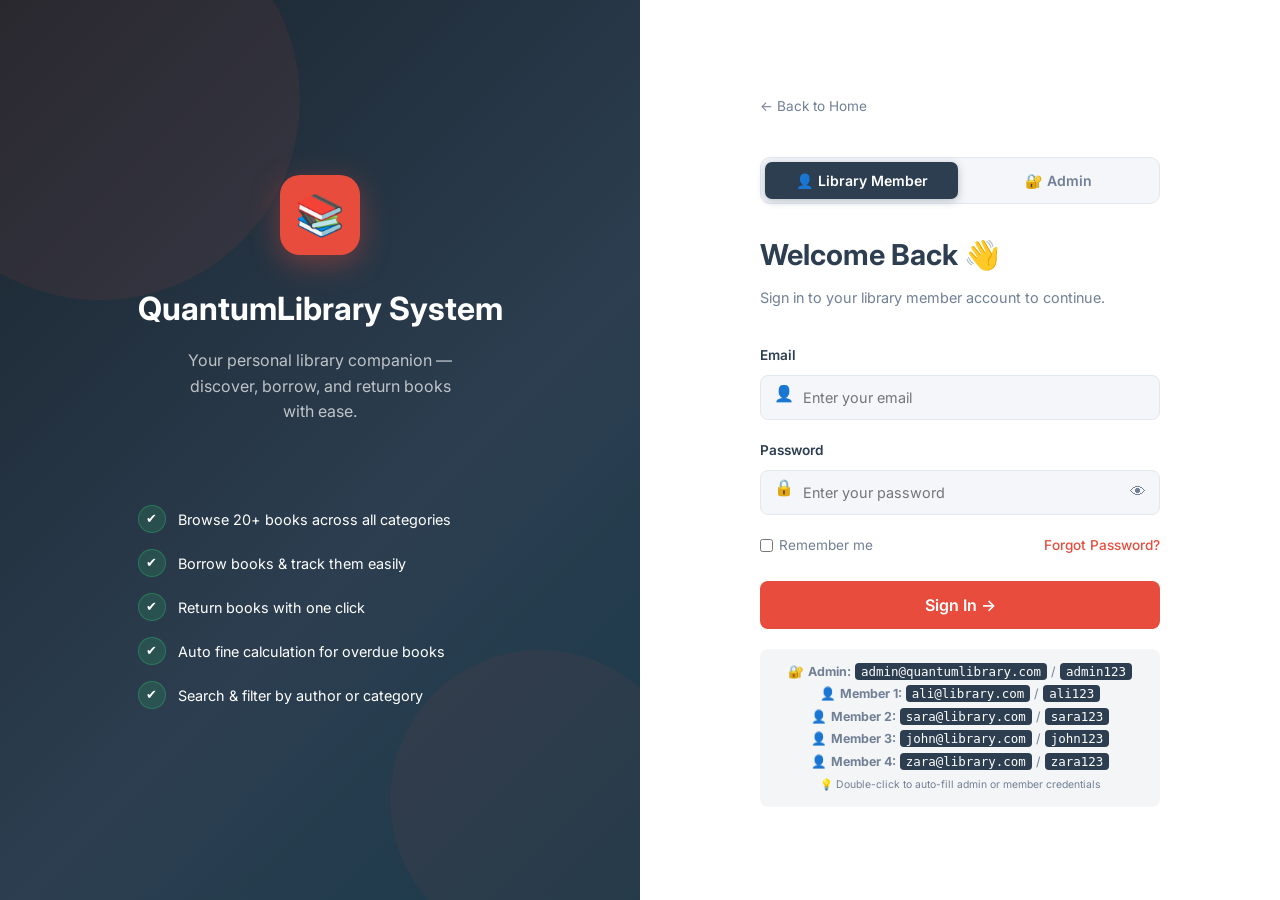
==== commit 7961212d: "Static login: 5 hardcoded accounts, no backend needed (works on GitHub Pages)" ====
--- a/dashboard.html
+++ b/dashboard.html
@@ -1428,18 +1428,21 @@
     }
  
     /* ══════════════════ INIT ══════════════════ */
-    document.addEventListener('DOMContentLoaded', async () => {
+    document.addEventListener('DOMContentLoaded', () => {
+      /* ── Load user info from session ── */
       const raw = sessionStorage.getItem('libUser') || 'student';
       const name = raw.charAt(0).toUpperCase() + raw.slice(1);
-      ['sidebarAvatar', 'profileAvatar'].forEach(id => document.getElementById(id).textContent = name[0]);
-      ['sidebarName', 'profileName'].forEach(id => document.getElementById(id).textContent = name);
-      document.getElementById('displayNameInput').value = name;
-      document.getElementById('profileSince').textContent = new Date().getFullYear();
+      ['sidebarAvatar', 'profileAvatar'].forEach(id => document.getElementById(id) && (document.getElementById(id).textContent = name[0]));
+      ['sidebarName', 'profileName'].forEach(id => document.getElementById(id) && (document.getElementById(id).textContent = name));
+      document.getElementById('displayNameInput') && (document.getElementById('displayNameInput').value = name);
+      document.getElementById('profileSince') && (document.getElementById('profileSince').textContent = new Date().getFullYear());
 
       startClock();
 
-      /* Load active borrows from backend */
-      await loadBorrowsFromBackend();
+      /* ── Load borrows from localStorage (no backend needed) ── */
+      MY_BORROWED    = loadBorrowed();
+      BORROW_HISTORY = loadHistory();
+      loadBooksStatus();
       refreshAll();
 
       const pc = document.getElementById('pageContent');
@@ -1455,28 +1458,7 @@
       setTimeout(() => { wb.style.opacity = '1'; wb.style.transform = 'none'; }, 350);
     });
 
-    /* Load active borrows from real backend and sync BOOKS statuses */
-    async function loadBorrowsFromBackend() {
-      try {
-        const records = await API.borrow.myBorrows();
-        MY_BORROWED = records.map(r => ({
-          id:         r.id,                          // borrow record ID (needed for return)
-          bookId:     r.book.id,
-          borrowDate: new Date(r.borrowDate),
-          dueDate:    new Date(r.dueDate),
-        }));
-        // Sync book statuses from backend data
-        BOOKS.forEach(b => { b.status = 'available'; });
-        MY_BORROWED.forEach(e => {
-          const book = BOOKS.find(b => b.id === e.bookId);
-          if (book) book.status = 'issued';
-        });
-      } catch (err) {
-        console.warn('Backend offline — using localStorage fallback:', err.message);
-        MY_BORROWED = loadBorrowed();
-        loadBooksStatus();
-      }
-    }
+    /* ── No backend needed: borrows are stored in localStorage ── */
  
     /* ══════════════════ CLOCK ══════════════════ */
     function startClock() {
@@ -1693,42 +1675,41 @@
       openModal('borrowModal');
     }
  
-    async function confirmBorrow() {
+    function confirmBorrow() {
       const b = BOOKS.find(x => x.id === pendingId); if (!b) return;
-      // Disable button to prevent double-click
       const btn = document.getElementById('confirmBorrowBtn');
       if (btn) { btn.disabled = true; btn.textContent = '⏳ Processing...'; }
-      try {
-        const record = await API.borrow.borrow(pendingId);
-        // Update local state from real backend response
+
+      /* ── Check 3-book limit ── */
+      if (MY_BORROWED.length >= 3) {
+        if (btn) { btn.disabled = false; btn.textContent = '📚 Confirm Borrow'; }
+        closeModal('borrowModal');
+        openLimitModal();
+        return;
+      }
+
+      /* ── Static borrow (localStorage only) ── */
+      setTimeout(() => {
+        const now = new Date();
+        const due = new Date(now); due.setDate(due.getDate() + 14);
+        const recordId = Date.now(); // unique ID
+
         b.status = 'issued';
-        MY_BORROWED.push({
-          id:         record.id,
-          bookId:     record.book.id,
-          borrowDate: new Date(record.borrowDate),
-          dueDate:    new Date(record.dueDate),
-        });
-        const now = new Date();
+        MY_BORROWED.push({ id: recordId, bookId: b.id, borrowDate: now, dueDate: due });
         BORROW_HISTORY.unshift({
-          id: record.id, bookId: b.id, title: b.title, author: b.author, genre: b.genre,
+          id: recordId, bookId: b.id, title: b.title, author: b.author, genre: b.genre,
           action: 'borrow',
           dateStr: now.toLocaleString('en-IN', { day: 'numeric', month: 'short', year: 'numeric', hour: '2-digit', minute: '2-digit' })
         });
+        saveBorrowed();
+        saveBooksStatus();
         saveHistory();
         closeModal('borrowModal'); pendingId = null;
+        if (btn) { btn.disabled = false; btn.textContent = '📚 Confirm Borrow'; }
         refreshAll();
-        const dueLabel = new Date(record.dueDate).toLocaleDateString('en-IN', { day: 'numeric', month: 'short' });
-        showToast(`"${b.title}" borrowed! Due: ${dueLabel}. 📧 Email sent!`, 'success');
-      } catch (err) {
-        if (err.errorCode === 'BORROW_LIMIT_REACHED') {
-          closeModal('borrowModal');
-          openLimitModal();
-        } else {
-          showToast('Borrow failed: ' + err.message, 'error');
-        }
-      } finally {
-        if (btn) { btn.disabled = false; btn.textContent = '📚 Confirm Borrow'; }
-      }
+        const dueLabel = due.toLocaleDateString('en-IN', { day: 'numeric', month: 'short' });
+        showToast(`"${b.title}" borrowed! Due: ${dueLabel} ✅`, 'success');
+      }, 500);
     }
  
     /* ══════════════════ RETURN ══════════════════ */
@@ -1740,15 +1721,15 @@
       openModal('returnModal');
     }
  
-    async function confirmReturn() {
+    function confirmReturn() {
       const b = BOOKS.find(x => x.id === pendingId); if (!b) return;
       const borrowed = MY_BORROWED.find(e => e.bookId === pendingId);
       if (!borrowed) { showToast('Borrow record not found.', 'error'); return; }
-      // Disable button to prevent double-click
       const btn = document.getElementById('confirmReturnBtn');
       if (btn) { btn.disabled = true; btn.textContent = '⏳ Processing...'; }
-      try {
-        await API.borrow.return(borrowed.id);
+
+      /* ── Static return (localStorage only) ── */
+      setTimeout(() => {
         b.status = 'available';
         MY_BORROWED = MY_BORROWED.filter(e => e.bookId !== pendingId);
         const now = new Date();
@@ -1757,15 +1738,14 @@
           action: 'return',
           dateStr: now.toLocaleString('en-IN', { day: 'numeric', month: 'short', year: 'numeric', hour: '2-digit', minute: '2-digit' })
         });
+        saveBorrowed();
+        saveBooksStatus();
         saveHistory();
         closeModal('returnModal'); pendingId = null;
+        if (btn) { btn.disabled = false; btn.textContent = '📥 Confirm Return'; }
         refreshAll();
-        showToast(`"${b.title}" returned! Check your email for confirmation. 📥`, 'success');
-      } catch (err) {
-        showToast('Return failed: ' + err.message, 'error');
-      } finally {
-        if (btn) { btn.disabled = false; btn.textContent = '📥 Confirm Return'; }
-      }
+        showToast(`"${b.title}" returned successfully! 📥`, 'success');
+      }, 500);
     }
  
     /* ══════════════════ MY BOOKS TABLE ══════════════════ */
